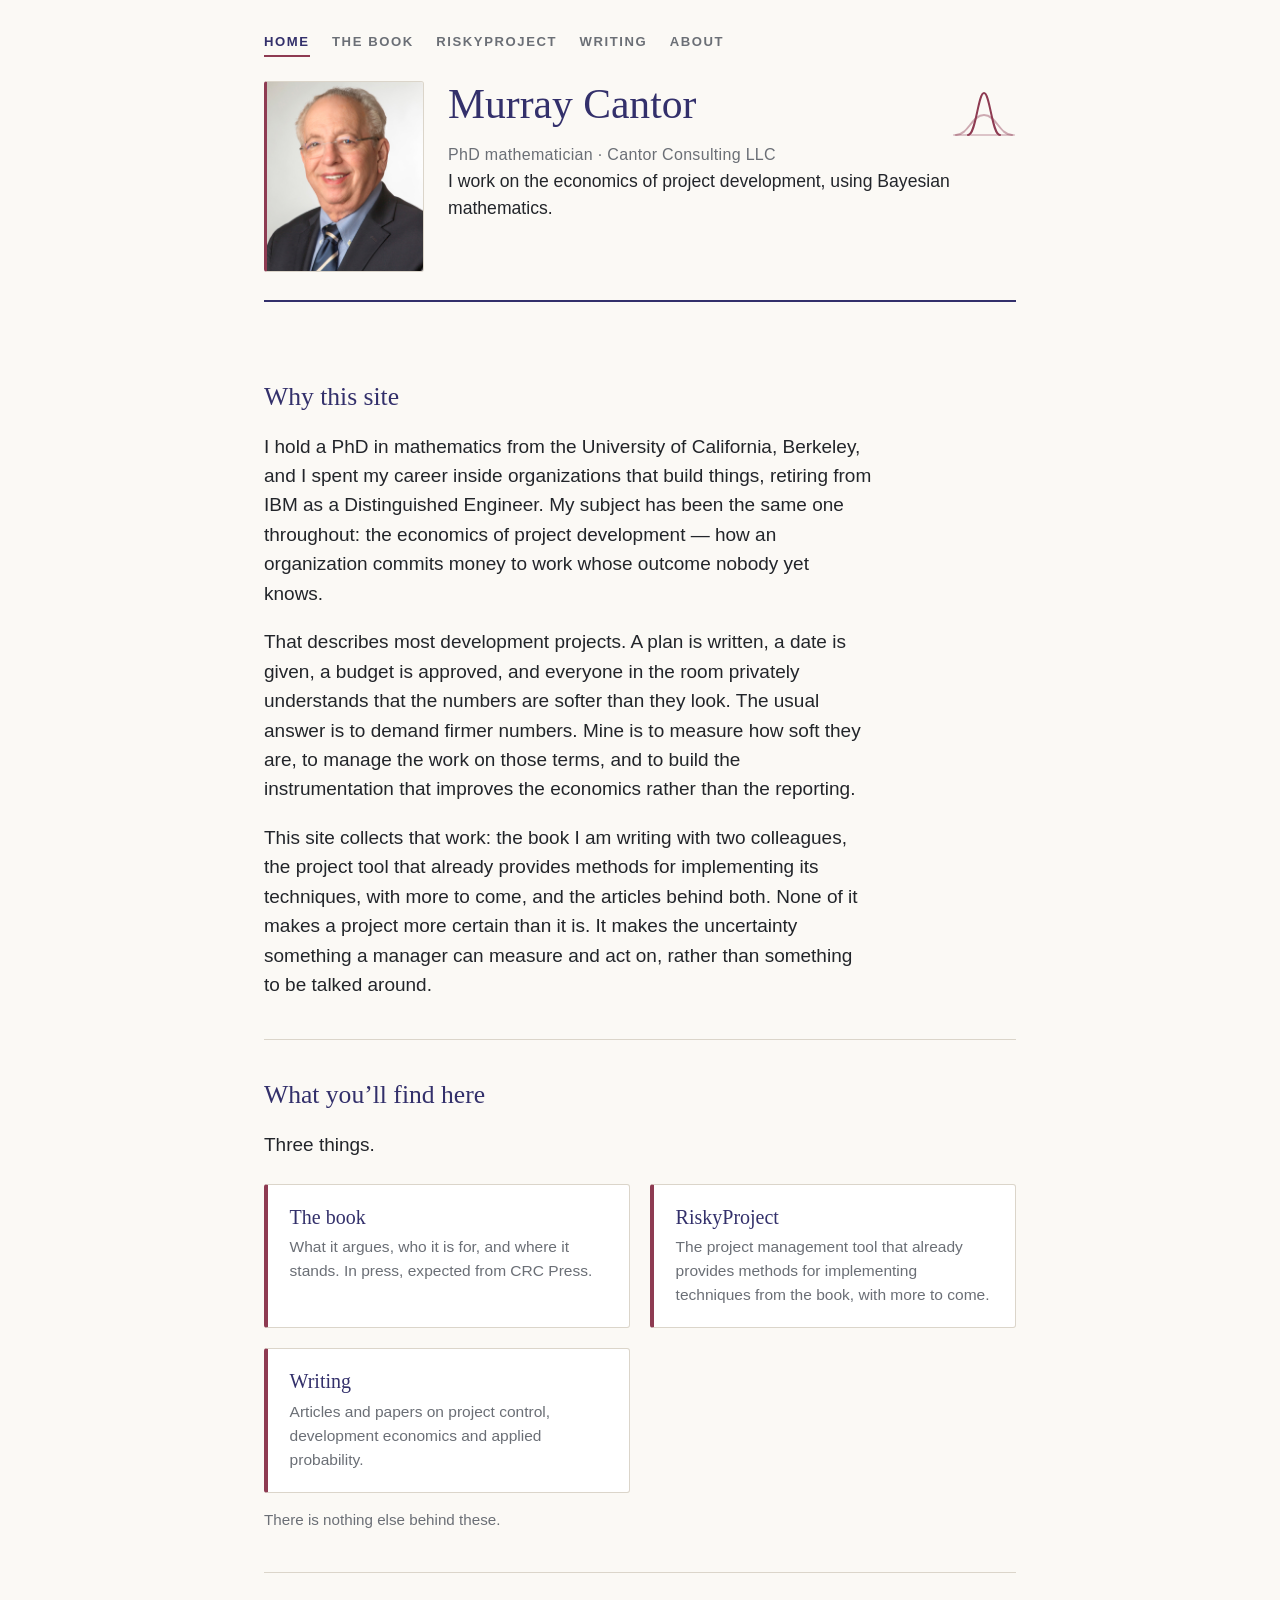
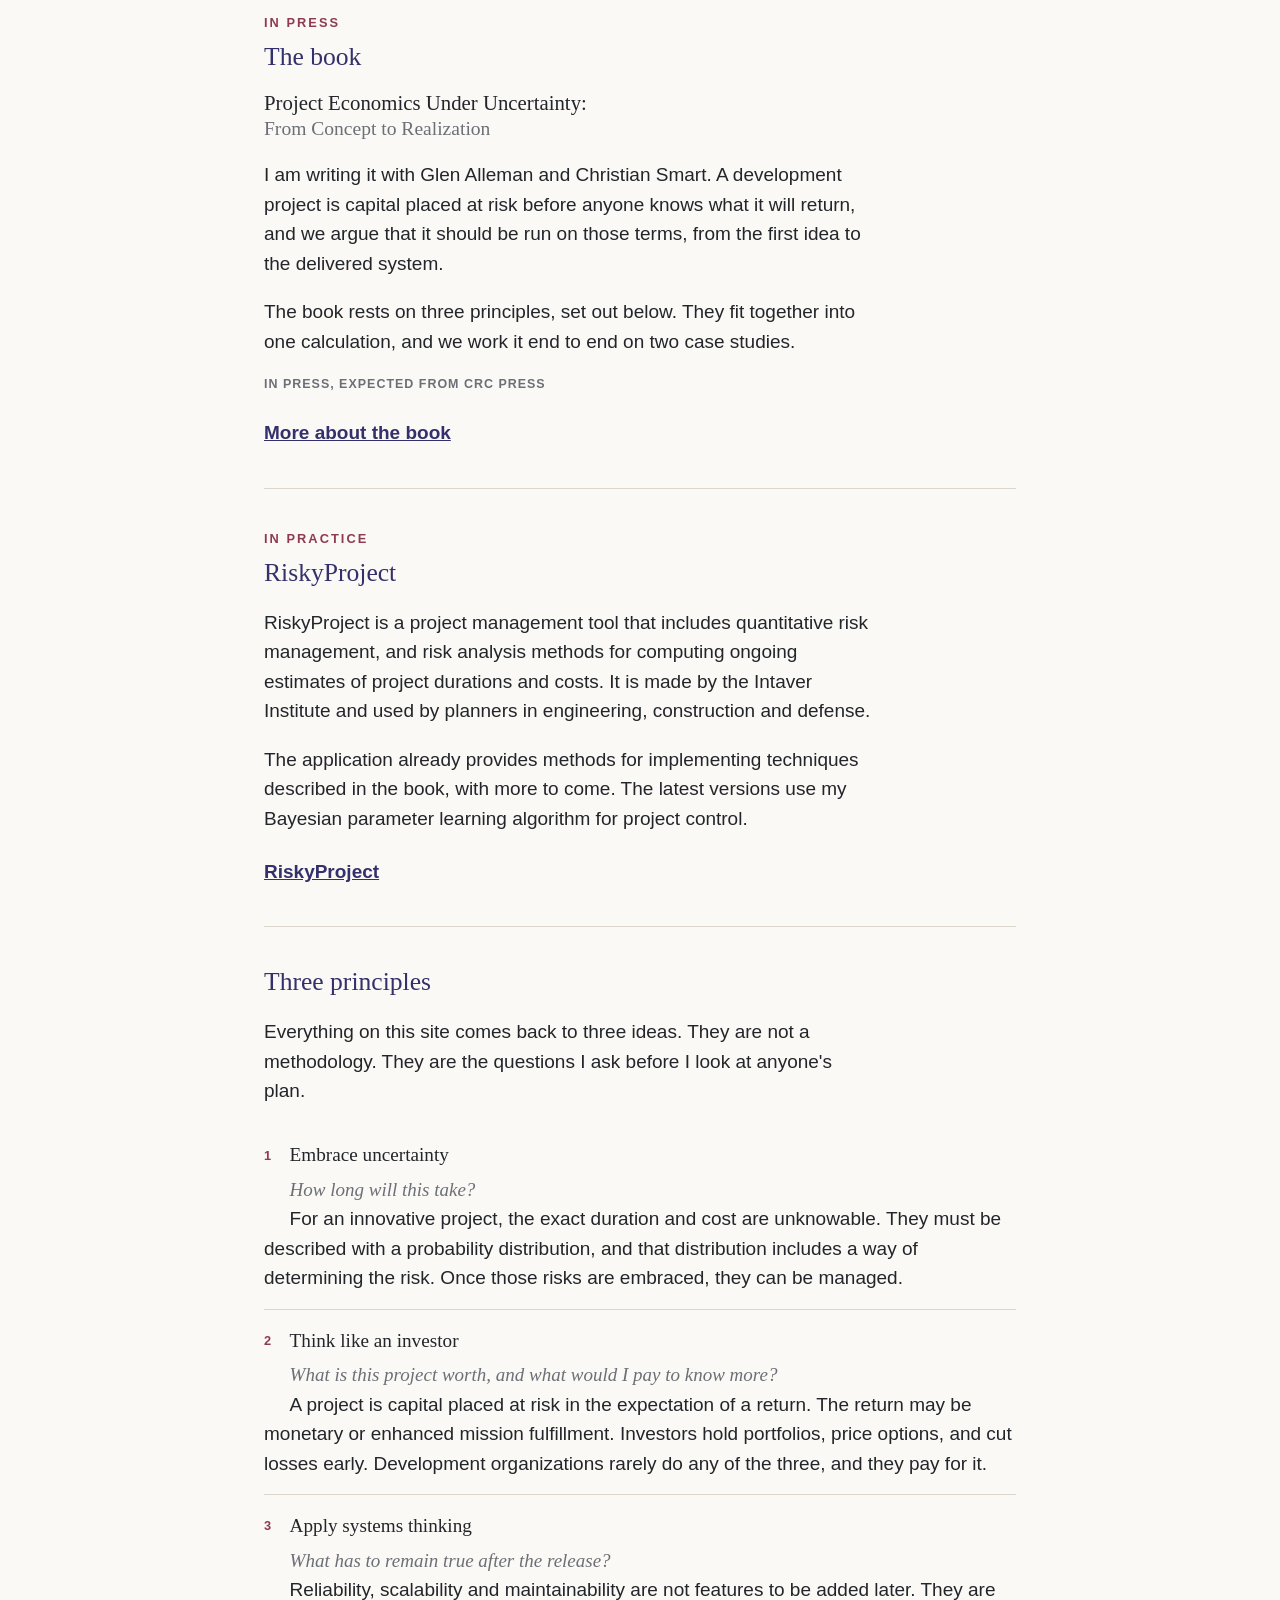
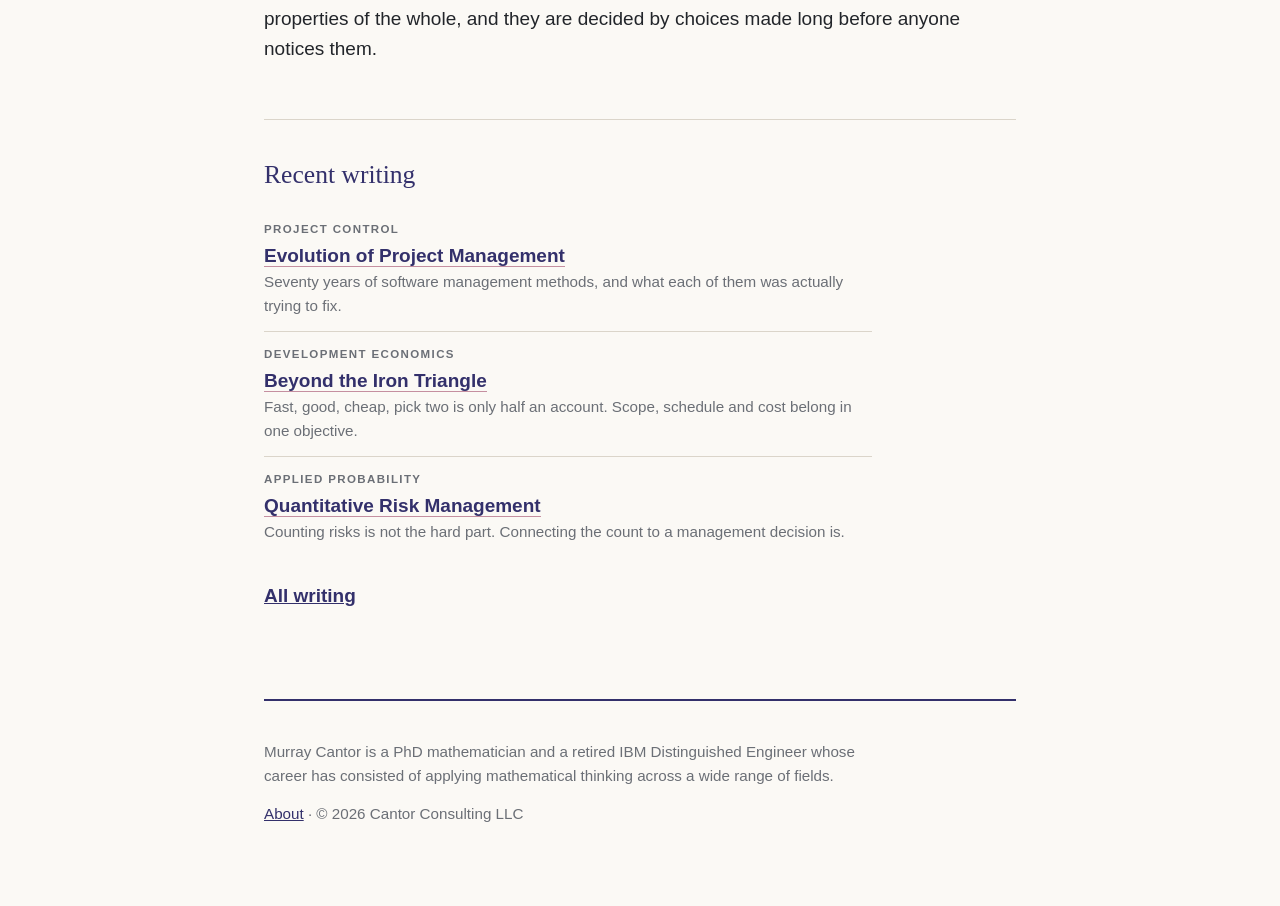
==== index.html @ 84ff10f3 "Add files via upload" ====
<!doctype html>
<html lang="en">
<head>
<meta charset="utf-8">
<meta name="viewport" content="width=device-width, initial-scale=1">
<meta name="theme-color" content="#33306B">
<title>Murray Cantor</title>
<meta name="description" content="Murray Cantor, PhD mathematician and retired IBM Distinguished Engineer, on the economics of project development and the tooling that improves it, worked in Bayesian mathematics.">
<!-- Social card image. The path is relative like everything else here, which is
     correct for local review and for a first look on GitHub Pages, but it is the ONE
     path that must become absolute at launch: LinkedIn, Slack, X, Facebook and iMessage
     fetch the card from their own servers, where a relative path resolves to nothing.
     At the DNS cutover change the content below to
     https://murraycantor.com/images/murray-cantor.jpg — see NOTES.md section 9. -->
<meta property="og:image" content="images/murray-cantor.jpg">
<meta property="og:image:width" content="640">
<meta property="og:image:height" content="776">
<link rel="stylesheet" href="site.css">
</head>
<body>
<div class="wrap">

<nav class="sitenav" aria-label="Site">
  <a href="index.html" aria-current="page">Home</a>
  <a href="book.html">The book</a>
  <a href="riskyproject.html">RiskyProject</a>
  <a href="writing.html">Writing</a>
  <a href="about.html">About</a>
</nav>

<header class="masthead">
  <svg class="mark-corner" viewBox="0 0 64 64" role="img" aria-label="Two probability curves, one wide and one narrow" focusable="false">
    <g fill="none" stroke="currentColor" stroke-width="2" stroke-linecap="round">
      <path d="M2 54 H62" stroke-opacity=".28"></path>
      <path d="M4 54 C16 54 20 34 32 34 C44 34 48 54 60 54" stroke-opacity=".42"></path>
      <path d="M16 54 C24 54 26 12 32 12 C38 12 40 54 48 54"></path>
    </g>
  </svg>
  <div class="masthead-body">
    <img class="portrait" src="images/murray-cantor.jpg" width="160" height="194" alt="Murray Cantor">
    <div class="masthead-text">
      <h1>Murray Cantor</h1>
      <p class="byline">PhD mathematician &middot; Cantor Consulting LLC</p>
      <p class="standfirst">I work on the economics of project development, using Bayesian mathematics.</p>
    </div>
  </div>
</header>

<main>

<section id="intro" aria-labelledby="intro-h">
  <h2 id="intro-h">Why this site</h2>

  <p>I hold a PhD in mathematics from the University of California, Berkeley, and I spent my career inside organizations that build things, retiring from IBM as a Distinguished Engineer. My subject has been the same one throughout: the economics of project development &mdash; how an organization commits money to work whose outcome nobody yet knows.</p>

  <p>That describes most development projects. A plan is written, a date is given, a budget is approved, and everyone in the room privately understands that the numbers are softer than they look. The usual answer is to demand firmer numbers. Mine is to measure how soft they are, to manage the work on those terms, and to build the instrumentation that improves the economics rather than the reporting.</p>

  <p>This site collects that work: the book I am writing with two colleagues, the project tool that already provides methods for implementing its techniques, with more to come, and the articles behind both. None of it makes a project more certain than it is. It makes the uncertainty something a manager can measure and act on, rather than something to be talked around.</p>
</section>

<section id="overview" aria-labelledby="ov-h">
  <h2 id="ov-h">What you&rsquo;ll find here</h2>

  <p>Three things.</p>

  <div class="cards">
    <a class="card" href="book.html"><h3>The book</h3><p>What it argues, who it is for, and where it stands. In press, expected from CRC Press.</p></a>
    <a class="card" href="riskyproject.html"><h3>RiskyProject</h3><p>The project management tool that already provides methods for implementing techniques from the book, with more to come.</p></a>
    <a class="card" href="writing.html"><h3>Writing</h3><p>Articles and papers on project control, development economics and applied probability.</p></a>
  </div>

  <p class="note">There is nothing else behind these.</p>
</section>

<section id="book" aria-labelledby="book-h">
  <p class="eyebrow">In press</p>
  <h2 id="book-h">The book</h2>

  <p class="worktitle">Project Economics Under Uncertainty: <span class="subtitle">From Concept to Realization</span></p>

  <p>I am writing it with Glen Alleman and Christian Smart. A development project is capital placed at risk before anyone knows what it will return, and we argue that it should be run on those terms, from the first idea to the delivered system.</p>

  <p>The book rests on three principles, set out below. They fit together into one calculation, and we work it end to end on two case studies.</p>

  <p class="meta">In press, expected from CRC Press</p>

  <p class="more"><a href="book.html">More about the book</a></p>
</section>

<section id="riskyproject" aria-labelledby="rp-h">
  <p class="eyebrow">In practice</p>
  <h2 id="rp-h">RiskyProject</h2>

  <p>RiskyProject is a project management tool that includes quantitative risk management, and risk analysis methods for computing ongoing estimates of project durations and costs. It is made by the Intaver Institute and used by planners in engineering, construction and defense.</p>

  <p>The application already provides methods for implementing techniques described in the book, with more to come. The latest versions use my Bayesian parameter learning algorithm for project control.</p>

  <p class="more"><a href="riskyproject.html">RiskyProject</a></p>
</section>

<section id="principles" aria-labelledby="pr-h">
  <h2 id="pr-h">Three principles</h2>

  <p>Everything on this site comes back to three ideas. They are not a methodology. They are the questions I ask before I look at anyone's plan.</p>

  <ol class="principles">
    <li>
      <span class="name">Embrace uncertainty</span>
      <span class="q">How long will this take?</span>
      <span class="expl">For an innovative project, the exact duration and cost are unknowable. They must be described with a probability distribution, and that distribution includes a way of determining the risk. Once those risks are embraced, they can be managed.</span>
    </li>
    <li>
      <span class="name">Think like an investor</span>
      <span class="q">What is this project worth, and what would I pay to know more?</span>
      <span class="expl">A project is capital placed at risk in the expectation of a return. The return may be monetary or enhanced mission fulfillment. Investors hold portfolios, price options, and cut losses early. Development organizations rarely do any of the three, and they pay for it.</span>
    </li>
    <li>
      <span class="name">Apply systems thinking</span>
      <span class="q">What has to remain true after the release?</span>
      <span class="expl">Reliability, scalability and maintainability are not features to be added later. They are properties of the whole, and they are decided by choices made long before anyone notices them.</span>
    </li>
  </ol>
</section>

<section id="writing" aria-labelledby="wr-h">
  <h2 id="wr-h">Recent writing</h2>

  <ul class="notices">
    <li>
      <span class="when">Project control</span>
      <a href="writing.html#evolution-of-project-management">Evolution of Project Management</a>
      <span class="gloss">Seventy years of software management methods, and what each of them was actually trying to fix.</span>
    </li>
    <li>
      <span class="when">Development economics</span>
      <a href="writing.html#beyond-the-iron-triangle">Beyond the Iron Triangle</a>
      <span class="gloss">Fast, good, cheap, pick two is only half an account. Scope, schedule and cost belong in one objective.</span>
    </li>
    <li>
      <span class="when">Applied probability</span>
      <a href="writing.html#quantitative-risk-management">Quantitative Risk Management</a>
      <span class="gloss">Counting risks is not the hard part. Connecting the count to a management decision is.</span>
    </li>
  </ul>

  <p class="more"><a href="writing.html">All writing</a></p>
</section>

</main>

<footer>
  <p>Murray Cantor is a PhD mathematician and a retired IBM Distinguished Engineer whose career has consisted of applying mathematical thinking across a wide range of fields.</p>
  <p><a href="about.html">About</a> &middot; &copy; 2026 Cantor Consulting LLC</p>
</footer>

</div>
</body>
</html>
---- site.css ----
/* ============================================================================
   site.css — murraycantor.com

   Every page in this folder links this one file and nothing else. Change a
   colour, a font or a rule here and index.html, book.html, riskyproject.html,
   writing.html, about.html and 404.html all follow.

   PALETTE
   This site is a sibling of healthy-skepticism.com, not a copy of it. The
   structure, the type inversion and the neutrals are the same. The accent
   pairing is different: healthy-skepticism.com is navy #1F3A5F with teal
   #2E7D7B; this site is

       --indigo  #33306B   primary: headings, links, the two heavy rules
       --garnet  #8E3B52   accent: eyebrows, left borders, the mark

   Indigo is darker and cooler than the navy and reads as a mathematics
   colour without turning corporate. Garnet is warm enough to sit on the
   #FBF9F5 paper without vibrating against it, and is far enough from the
   amber focus ring (#E08A3C) that the two never read as the same signal.

   Neutrals are carried over unchanged: --ink #22252A, --paper #FBF9F5,
   --rule #DBD5CA, --muted #6B6F76.

   No web fonts, no CDN, no JavaScript. The only image is Murray's
   portrait, held locally in images/ and used on two pages. The masthead mark is
   inline SVG in each page. Every path in the site is relative, so the pages
   open correctly from disk as well as from a server.
   ============================================================================ */

/* ---------- tokens ---------- */
:root{
  --indigo:#33306B;
  --garnet:#8E3B52;
  --garnet-pale:#C58FA0;
  --amber:#E08A3C;
  --moss:#5A7247;
  --ink:#22252A;
  --paper:#FBF9F5;
  --rule:#DBD5CA;
  --muted:#6B6F76;
  --serif:"Bookman Old Style","Bookman","Georgia",serif;
  --sans:"Calibri","Segoe UI",-apple-system,BlinkMacSystemFont,"Helvetica Neue",Arial,sans-serif;
}

/* ---------- base ---------- */
*{box-sizing:border-box}
html{-webkit-text-size-adjust:100%}
body{
  margin:0;background:var(--paper);color:var(--ink);
  font-family:var(--sans);font-size:19px;line-height:1.55;
}

.wrap{max-width:50rem;margin:0 auto;padding:2rem 1.5rem 5rem}

/* ---------- nav ---------- */
.sitenav{
  display:flex;flex-wrap:wrap;gap:1.4rem;
  font-size:.82rem;letter-spacing:.12em;text-transform:uppercase;font-weight:700;
  padding-bottom:1.5rem
}
.sitenav a{color:var(--muted);text-decoration:none;padding-bottom:.15rem}
.sitenav a:hover{color:var(--indigo)}
.sitenav a[aria-current="page"]{color:var(--indigo);border-bottom:2px solid var(--garnet)}
.sitenav a:focus-visible{outline:3px solid var(--amber);outline-offset:3px}

/* ---------- masthead ---------- */
.masthead{position:relative;border-bottom:2px solid var(--indigo);padding-bottom:1.75rem;margin-bottom:2.5rem}
.mark-corner{position:absolute;top:0;right:0;width:64px;height:64px;color:var(--garnet)}

.eyebrow{
  font-size:.8rem;letter-spacing:.16em;text-transform:uppercase;
  color:var(--garnet);font-weight:700;margin:0 0 .6rem
}
h1{font-family:var(--serif);font-size:2.6rem;line-height:1.12;margin:0 0 1rem;color:var(--indigo);font-weight:400}
.masthead h1:last-child{margin-bottom:0}
.byline{margin:.2rem 0 0;font-size:1rem;color:var(--muted);letter-spacing:.02em}
.standfirst{margin:0;max-width:36rem;font-size:1.1rem}

/* ---------- headings and prose ---------- */
h2{font-family:var(--serif);font-size:1.6rem;line-height:1.2;margin:0 0 1rem;font-weight:400;color:var(--indigo)}
h3{font-family:var(--serif);font-size:1.25rem;line-height:1.25;margin:0;font-weight:400;color:var(--ink)}

p{max-width:38rem}
p:last-child{margin-bottom:0}
.note{color:var(--muted);font-size:.95rem}

a{color:var(--indigo)}
a:focus-visible{outline:3px solid var(--amber);outline-offset:3px;border-radius:2px}

section{padding:2.5rem 0;border-bottom:1px solid var(--rule)}
section:last-of-type{border-bottom:0}

footer{margin-top:3rem;padding-top:1.5rem;border-top:2px solid var(--indigo);font-size:.95rem;color:var(--muted)}
footer p{max-width:38rem}
footer a{color:var(--indigo)}

/* ---------- the unfinished marker ----------
   Anything the site cannot yet state as fact is wrapped in .tk. It is meant
   to be impossible to miss and impossible to publish by accident. NOTES.md
   lists every one of them. ---------------------------------------------- */
.tk{
  display:inline;background:#F7E3C6;color:#7A4A12;
  border-bottom:1.5px solid var(--amber);border-radius:2px;
  padding:.05em .35em;
  font-family:var(--sans);font-size:.74rem;font-weight:700;
  letter-spacing:.09em;text-transform:uppercase;white-space:normal
}

/* ---------- metadata line ---------- */
.meta{
  margin:.6rem 0 0;font-size:.78rem;letter-spacing:.08em;text-transform:uppercase;
  color:var(--muted);font-weight:700;max-width:38rem
}
.worktitle{
  font-family:var(--serif);font-size:1.3rem;line-height:1.3;
  color:var(--ink);margin:0 0 .5rem;max-width:34rem
}
/* The subtitle sets on its own line. Left to wrap on its own the title breaks
   after "From", or leaves "Realization" alone on line two; the colon is the
   right place for it to turn. */
.worktitle .subtitle{display:block;color:var(--muted);font-size:.94em}
.provisional{
  font-family:var(--serif);font-style:italic;font-size:1.1rem;
  margin:.5rem 0 0;padding-left:.9rem;border-left:3px solid var(--garnet);
  color:var(--muted);max-width:36rem
}

/* ---------- cards ---------- */
.cards{display:grid;grid-template-columns:1fr 1fr;gap:1.25rem;margin-top:1.5rem}
.card{
  display:block;text-decoration:none;color:inherit;
  border:1.5px solid var(--rule);border-left:4px solid var(--garnet);
  border-radius:3px;padding:1.25rem 1.35rem;background:#fff
}
.card:hover{border-color:var(--garnet-pale);border-left-color:var(--indigo)}
.card:focus-visible{outline:3px solid var(--amber);outline-offset:3px}
.card h3{margin-bottom:.35rem;color:var(--indigo)}
.card p{margin:0;font-size:.97rem;color:var(--muted);max-width:none}

/* ---------- the three principles ---------- */
ol.principles{list-style:none;margin:0;padding:0;counter-reset:principle}
ol.principles li{padding:1rem 0;border-top:1px solid var(--rule);counter-increment:principle}
ol.principles li:first-child{border-top:0}
ol.principles .name{font-family:var(--serif);font-size:1.2rem;color:var(--ink);display:block}
ol.principles .name::before{
  content:counter(principle);
  font-family:var(--sans);font-size:.8rem;font-weight:700;color:var(--garnet);
  display:inline-block;min-width:1.6rem;vertical-align:.15em
}
ol.principles .q{
  font-family:var(--serif);font-style:italic;color:var(--muted);
  margin:.3rem 0 0 1.6rem;display:block;max-width:36rem
}
ol.principles .expl{margin:.5rem 0 0 1.6rem;max-width:36rem}

/* ---------- notices (recent writing) ---------- */
ul.notices{list-style:none;margin:0;padding:0}
ul.notices li{padding:.85rem 0;border-top:1px solid var(--rule);max-width:38rem}
ul.notices li:first-child{border-top:0}
ul.notices .when{
  display:block;font-size:.72rem;letter-spacing:.12em;text-transform:uppercase;
  color:var(--muted);font-weight:700;margin-bottom:.15rem
}
ul.notices a{font-weight:600;text-decoration:none;border-bottom:1.5px solid var(--garnet-pale)}
ul.notices a:hover{border-bottom-color:var(--indigo)}
ul.notices .gloss{display:block;color:var(--muted);font-size:.95rem}
.more{margin-top:1.5rem;font-weight:600}

/* ---------- article entries (writing.html) ---------- */
.group{padding:2.5rem 0;border-bottom:1px solid var(--rule)}
.group:last-of-type{border-bottom:0}
.group > h2{margin-bottom:1.5rem}
article.piece{
  padding:1.25rem 0 1.25rem 1.1rem;border-top:1px solid var(--rule);
  border-left:3px solid var(--accent,var(--garnet));margin-top:1.25rem
}
article.piece:first-of-type{margin-top:0}
article.piece .tag{
  margin:0 0 .3rem;font-size:.72rem;letter-spacing:.12em;text-transform:uppercase;
  font-weight:700;color:var(--accent,var(--garnet))
}
article.piece h3 a{text-decoration:none;border-bottom:1.5px solid var(--garnet-pale)}
article.piece h3 a:hover{border-bottom-color:var(--indigo)}
article.piece .sub{margin:.35rem 0 0;font-size:1rem;max-width:36rem}
.p1{--accent:var(--garnet)}
.p2{--accent:var(--indigo)}
.p3{--accent:var(--moss)}

/* ---------- file list ---------- */
ul.files{list-style:none;margin:1.5rem 0 0;padding:0}
ul.files li{padding:.55rem 0;border-top:1px solid var(--rule)}
ul.files li:first-child{border-top:0}
ul.files a{text-decoration:none;font-weight:600;border-bottom:1.5px solid var(--garnet-pale)}
ul.files a:hover{border-bottom-color:var(--indigo)}
/* Gutter file lists: writing.html's citations. The label
   sits in a 5.5rem gutter inside the list and the entry hangs beside it, so a
   wrapped line lines up under the first line rather than running back under the
   label. Below the 34rem breakpoint the label becomes its own line and the gutter
   is switched off; see the media query at the foot of this file. */
ul.files.gutter li{position:relative;padding-left:5.5rem}
ul.files.gutter .kind{position:absolute;left:0;top:.72rem;min-width:0}
.kind{
  display:inline-block;min-width:5.5rem;
  font-size:.72rem;letter-spacing:.1em;text-transform:uppercase;
  color:var(--muted);font-weight:700
}

/* ---------- credentials list (about.html) ---------- */
dl.record{margin:0}
dl.record dt{
  font-family:var(--serif);font-size:1.15rem;color:var(--ink);
  padding-top:1rem;margin-top:1rem;border-top:1px solid var(--rule)
}
dl.record dt:first-child{padding-top:0;margin-top:0;border-top:0}
dl.record dd{margin:.3rem 0 0;max-width:38rem;color:var(--muted)}

/* ---------- call to action ---------- */
.cta{
  display:inline-block;font-weight:600;text-decoration:none;color:#fff;
  background:var(--indigo);padding:.7rem 1.3rem;border-radius:3px;margin-top:.25rem
}
.cta:hover{background:var(--garnet)}
.cta:focus-visible{outline:3px solid var(--amber);outline-offset:3px}

/* ---------- portrait ----------
   The one photograph on the site: Murray, and nothing else. The design still
   carries no other imagery — no stock, no decoration, no icons. The frame
   follows the card language already in use here: a hairline rule with a
   garnet edge on the left. No shadow, no circle, no crop.

   Murray supplied the file on 3 September 2026: images/murray-cantor.jpg,
   640 x 776, which is 1998 x 2422 scaled down and not cropped. That is a
   1 : 1.2125 portrait rather than the 4:5 the layout was drawn for — a 3%
   difference, absorbed by the width/height attributes on the two <img> tags
   rather than by cropping, because the original has very little headroom
   above the hair and none to spare.

   The width/height attributes carry that ratio, not the old 4:5: 160 x 194 in
   the masthead (exact — 640 x 776 divides cleanly by four) and 300 x 364 on
   about.html. They are not decoration: the browser reserves the space from
   them before the picture arrives, so nothing on the page jumps. Measured
   shift is 0px on the home page and 0.2px on about. If the file is ever
   replaced, recompute both pairs from the new file's ratio.

   The studio background is a cool near-white that reads about 30 levels
   darker than this page's warm --paper, so the picture sits as a distinctly
   grey rectangle rather than a floating white box; the hairline --rule border
   and the garnet edge are enough to close the join. See NOTES.md section 9.
   ------------------------------------------------------------------------ */
img.portrait{
  display:block;max-width:100%;height:auto;
  border:1px solid var(--rule);border-left:3px solid var(--garnet);
  border-radius:3px;background:var(--paper)
}

/* about.html — the portrait beside the opening biographical paragraphs */
.bio-lede{display:grid;grid-template-columns:300px 1fr;gap:1.75rem;align-items:start;margin-top:.25rem}
.bio-lede .portrait{width:300px}
.bio-lede-text > p:first-child{margin-top:0}

/* index.html — the smaller portrait, left of the name in the masthead. The
   .mark-corner ornament keeps its top-right corner; the portrait takes the
   left, so the two never meet. */
.masthead-body{display:flex;gap:1.5rem;align-items:flex-start}
.masthead-text{flex:1 1 auto;min-width:0}
.masthead-text > *:first-child{margin-top:0}
.masthead .portrait{flex:0 0 auto;width:160px}

/* ---------- narrow screens ---------- */
@media (max-width:34rem){
  body{font-size:18px}
  .wrap{padding:1.5rem 1.15rem 3.5rem}
  h1{font-size:2rem}
  h2{font-size:1.4rem}
  .cards{grid-template-columns:1fr}
  .kind{display:block;min-width:0;margin-bottom:.15rem}
  ul.files.gutter li{padding-left:0}
  ul.files.gutter .kind{position:static}
  .mark-corner{width:44px;height:44px}
  .worktitle{font-size:1.15rem}
  .bio-lede{grid-template-columns:1fr;gap:1.25rem}
  .bio-lede .portrait{width:100%}
  .masthead-body{flex-direction:column;gap:1.1rem}
  .masthead .portrait{width:120px}
}
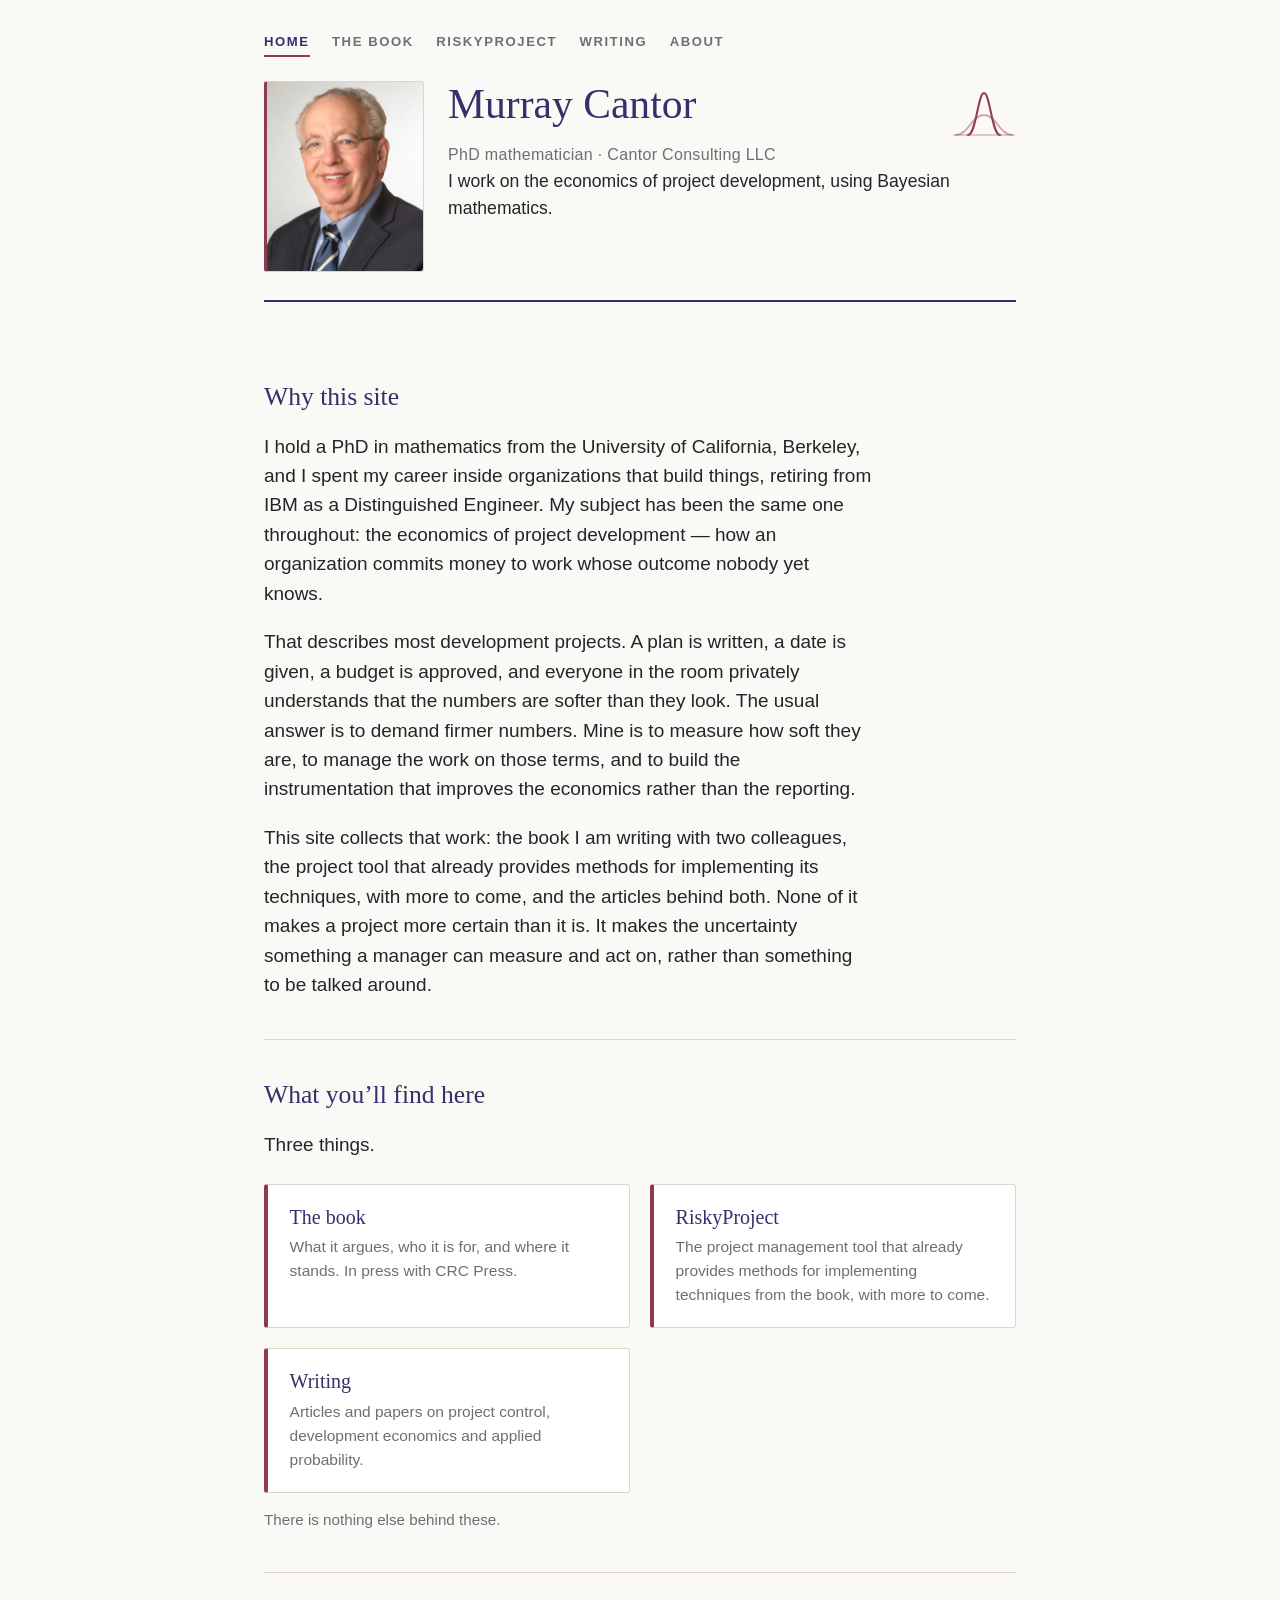
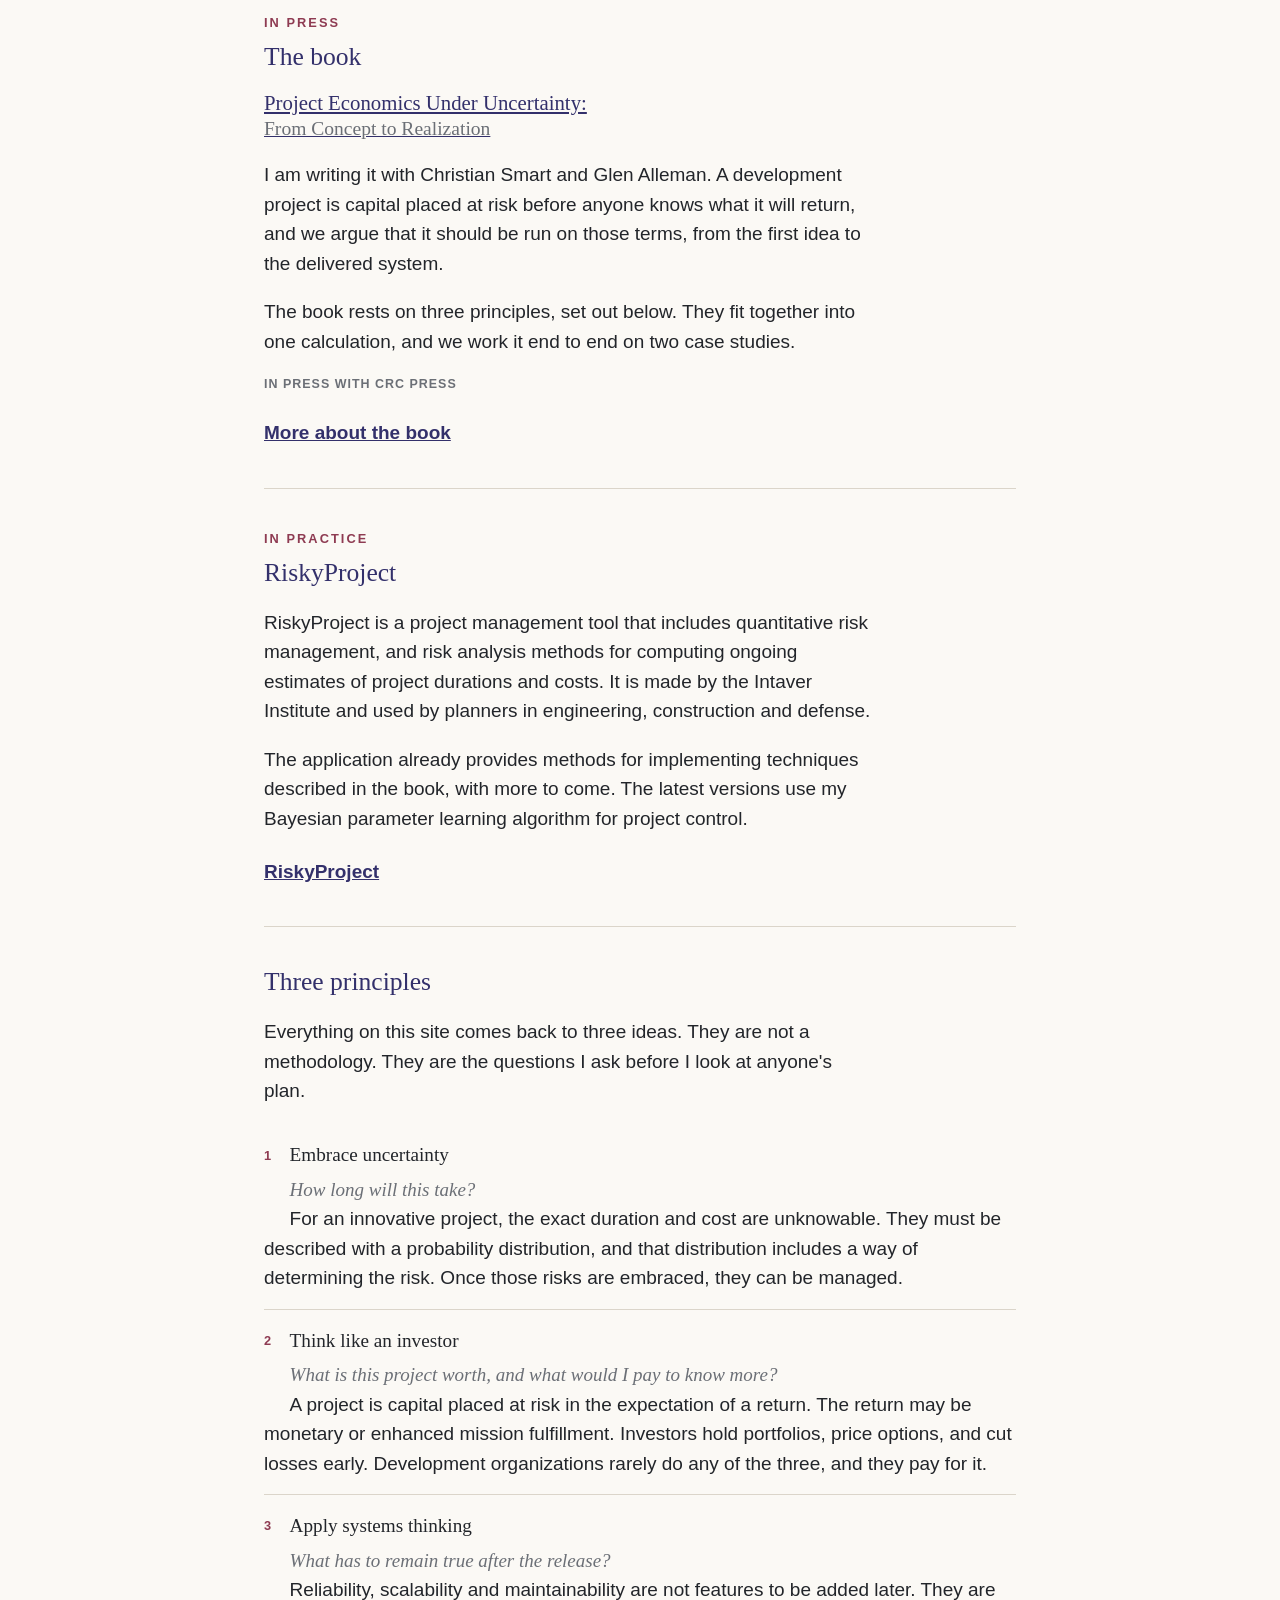
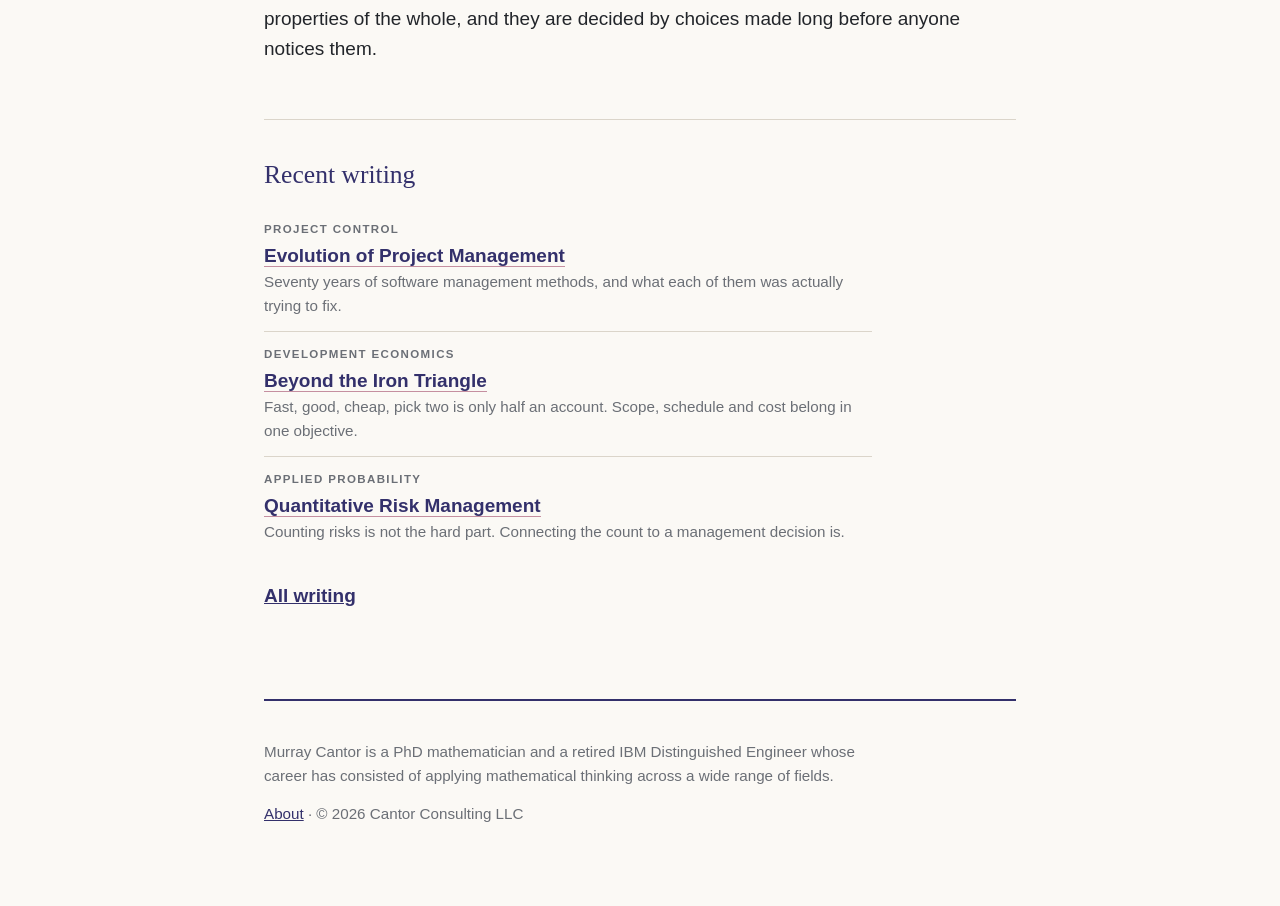
==== commit 01794509: "Add files via upload" ====
--- a/index.html
+++ b/index.html
@@ -64,7 +64,7 @@
   <p>Three things.</p>
 
   <div class="cards">
-    <a class="card" href="book.html"><h3>The book</h3><p>What it argues, who it is for, and where it stands. In press, expected from CRC Press.</p></a>
+    <a class="card" href="book.html"><h3>The book</h3><p>What it argues, who it is for, and where it stands. In press with CRC Press.</p></a>
     <a class="card" href="riskyproject.html"><h3>RiskyProject</h3><p>The project management tool that already provides methods for implementing techniques from the book, with more to come.</p></a>
     <a class="card" href="writing.html"><h3>Writing</h3><p>Articles and papers on project control, development economics and applied probability.</p></a>
   </div>
@@ -76,13 +76,13 @@
   <p class="eyebrow">In press</p>
   <h2 id="book-h">The book</h2>
 
-  <p class="worktitle">Project Economics Under Uncertainty: <span class="subtitle">From Concept to Realization</span></p>
+  <p class="worktitle"><a href="https://www.routledge.com/Project-Economics-Under-Uncertainty-From-Concept-to-Realization/Cantor-Smart-Alleman/p/book/9781032833798">Project Economics Under Uncertainty: <span class="subtitle">From Concept to Realization</span></a></p>
 
-  <p>I am writing it with Glen Alleman and Christian Smart. A development project is capital placed at risk before anyone knows what it will return, and we argue that it should be run on those terms, from the first idea to the delivered system.</p>
+  <p>I am writing it with Christian Smart and Glen Alleman. A development project is capital placed at risk before anyone knows what it will return, and we argue that it should be run on those terms, from the first idea to the delivered system.</p>
 
   <p>The book rests on three principles, set out below. They fit together into one calculation, and we work it end to end on two case studies.</p>
 
-  <p class="meta">In press, expected from CRC Press</p>
+  <p class="meta">In press with CRC Press</p>
 
   <p class="more"><a href="book.html">More about the book</a></p>
 </section>
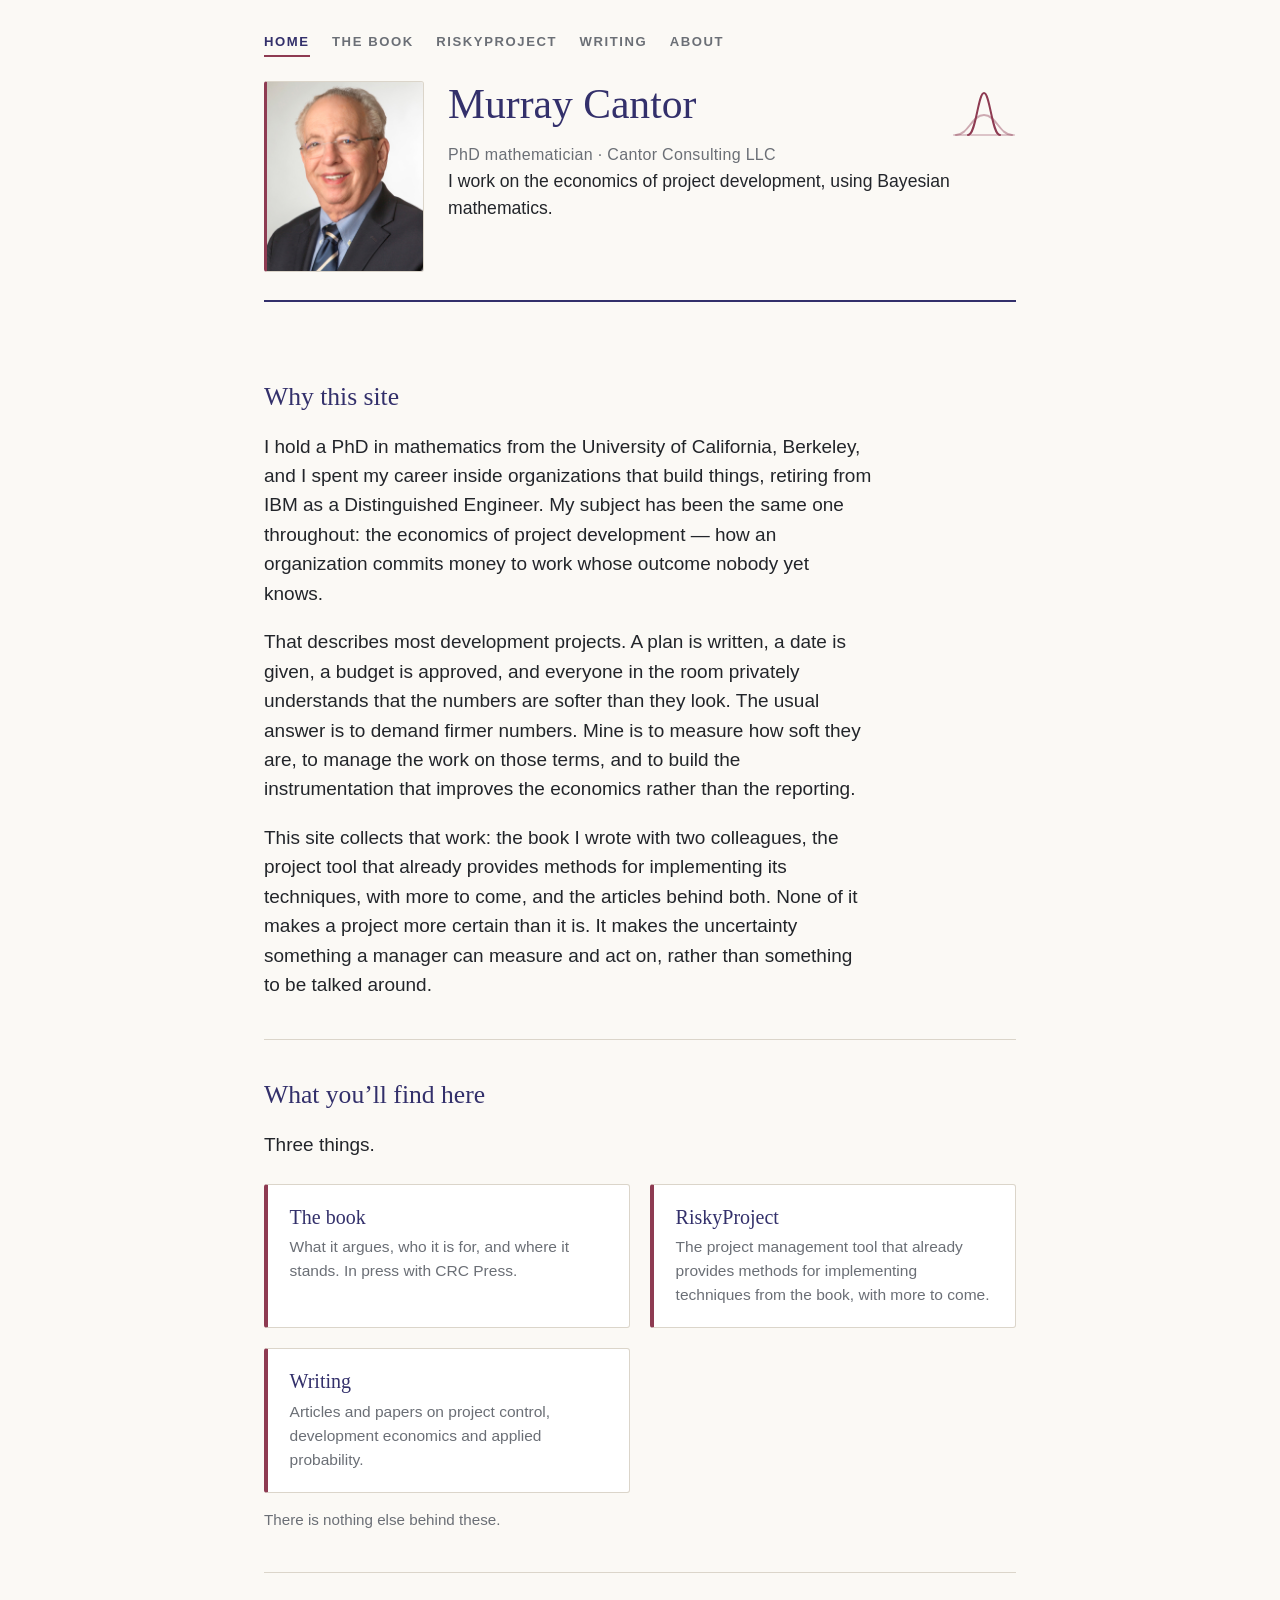
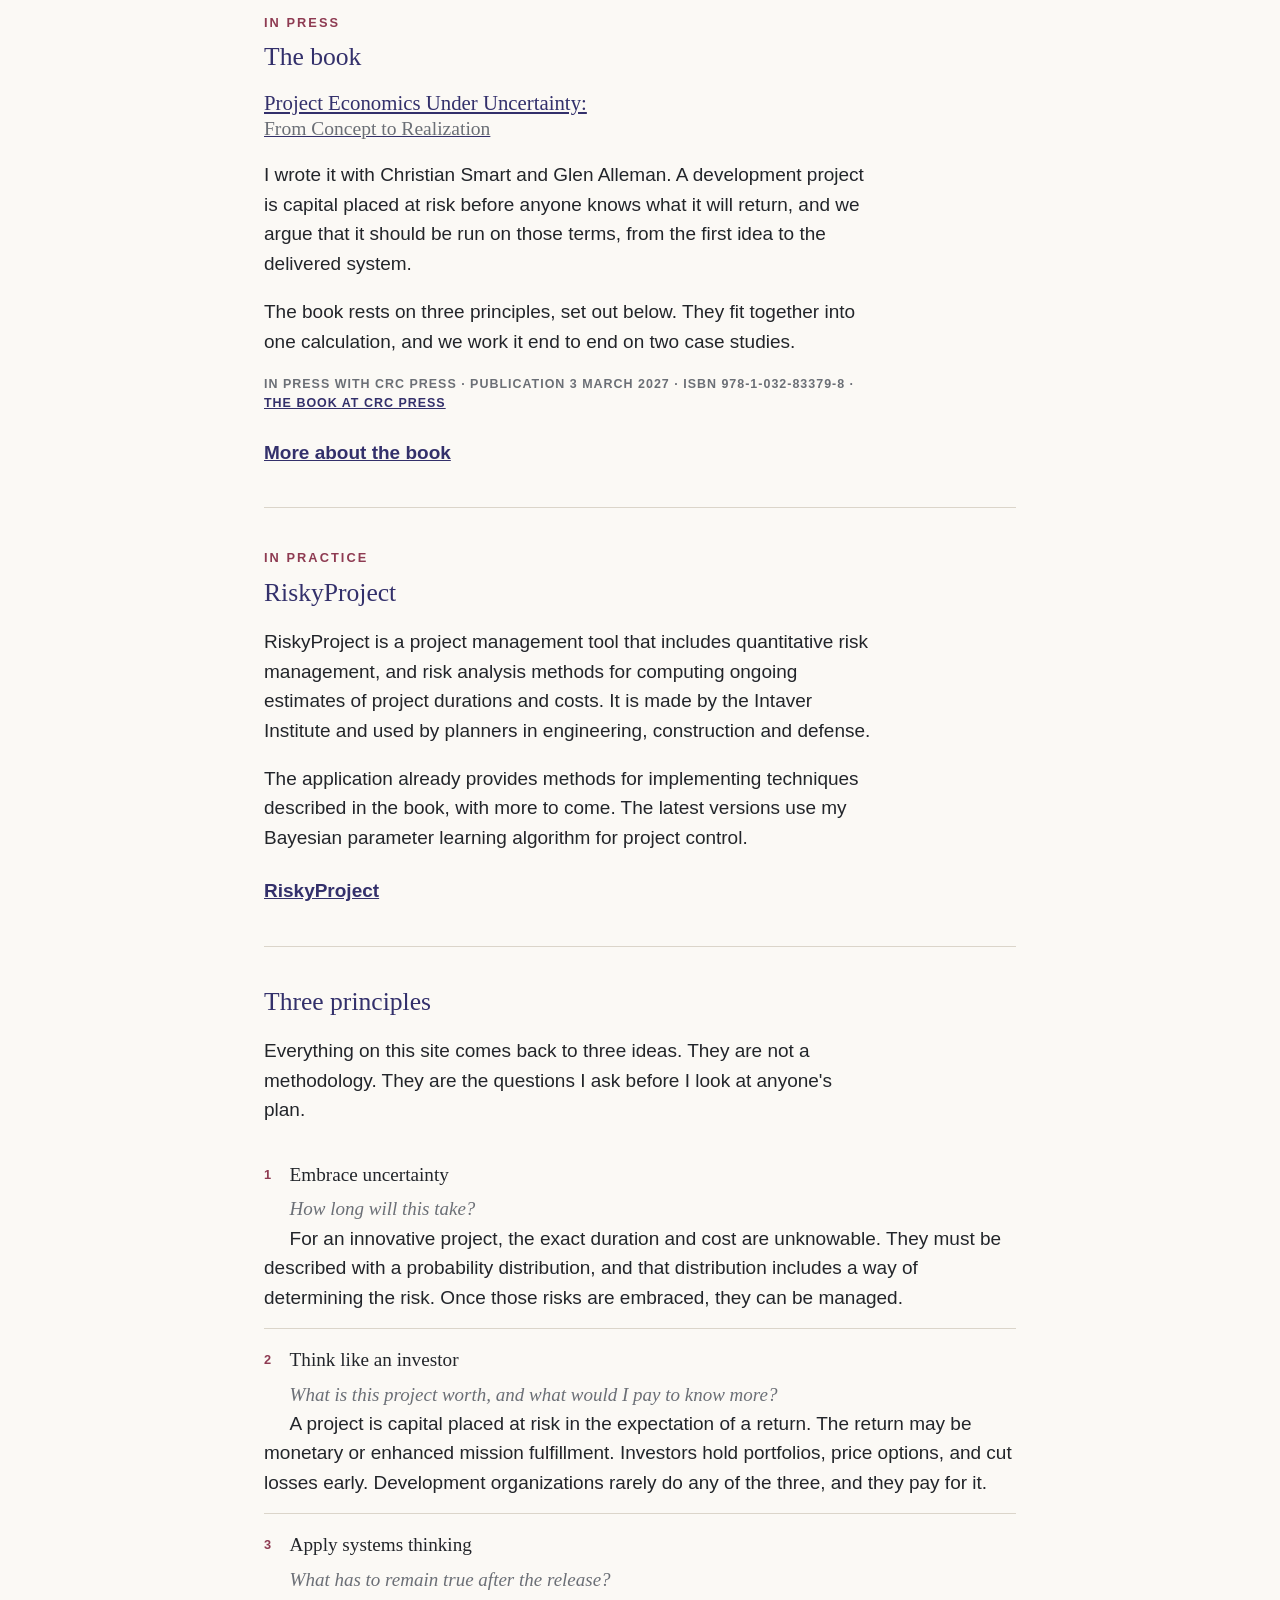
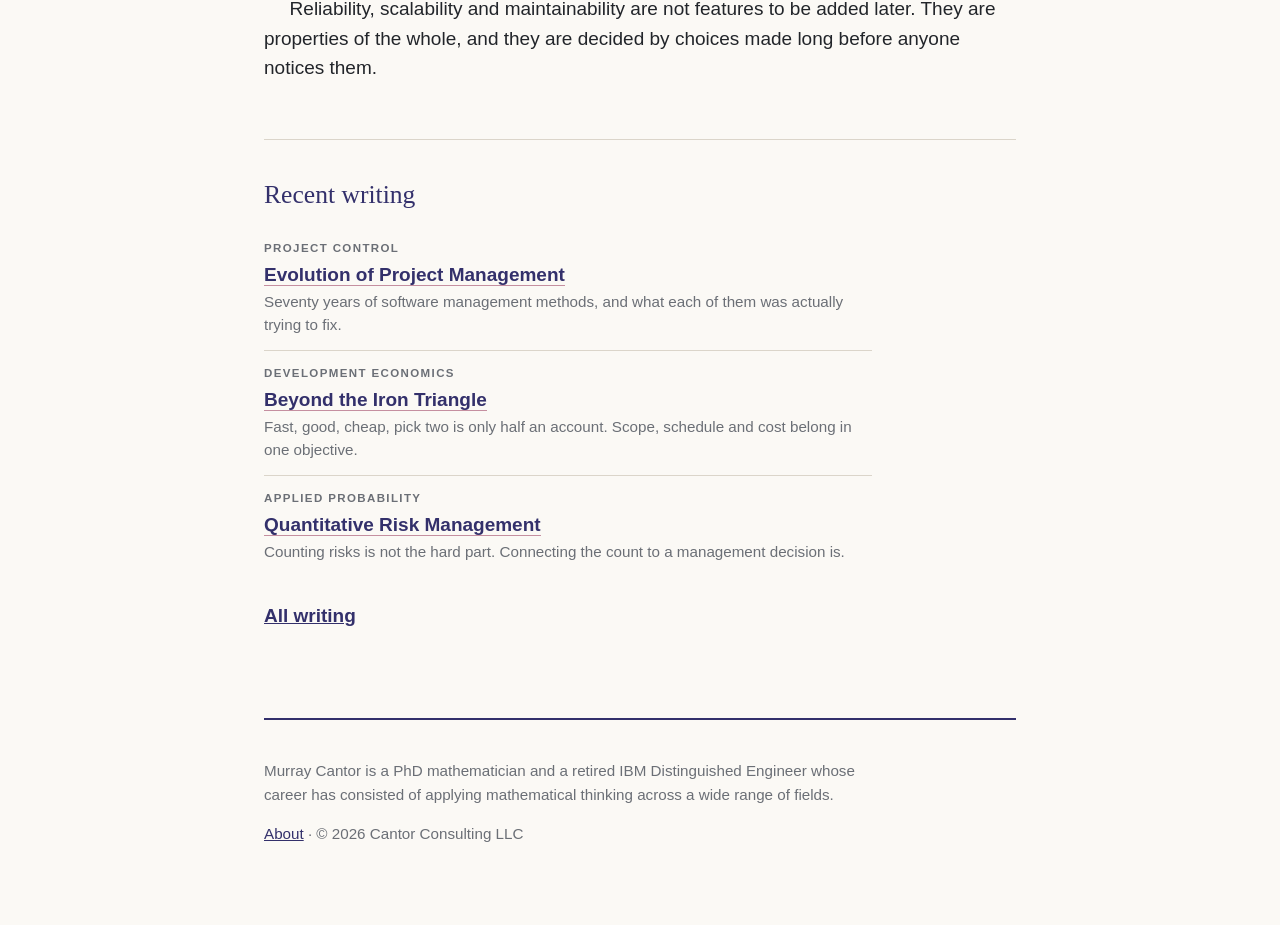
==== commit 8a4dbd03: "Add files via upload" ====
--- a/index.html
+++ b/index.html
@@ -55,7 +55,7 @@
 
   <p>That describes most development projects. A plan is written, a date is given, a budget is approved, and everyone in the room privately understands that the numbers are softer than they look. The usual answer is to demand firmer numbers. Mine is to measure how soft they are, to manage the work on those terms, and to build the instrumentation that improves the economics rather than the reporting.</p>
 
-  <p>This site collects that work: the book I am writing with two colleagues, the project tool that already provides methods for implementing its techniques, with more to come, and the articles behind both. None of it makes a project more certain than it is. It makes the uncertainty something a manager can measure and act on, rather than something to be talked around.</p>
+  <p>This site collects that work: the book I wrote with two colleagues, the project tool that already provides methods for implementing its techniques, with more to come, and the articles behind both. None of it makes a project more certain than it is. It makes the uncertainty something a manager can measure and act on, rather than something to be talked around.</p>
 </section>
 
 <section id="overview" aria-labelledby="ov-h">
@@ -78,11 +78,11 @@
 
   <p class="worktitle"><a href="https://www.routledge.com/Project-Economics-Under-Uncertainty-From-Concept-to-Realization/Cantor-Smart-Alleman/p/book/9781032833798">Project Economics Under Uncertainty: <span class="subtitle">From Concept to Realization</span></a></p>
 
-  <p>I am writing it with Christian Smart and Glen Alleman. A development project is capital placed at risk before anyone knows what it will return, and we argue that it should be run on those terms, from the first idea to the delivered system.</p>
+  <p>I wrote it with Christian Smart and Glen Alleman. A development project is capital placed at risk before anyone knows what it will return, and we argue that it should be run on those terms, from the first idea to the delivered system.</p>
 
   <p>The book rests on three principles, set out below. They fit together into one calculation, and we work it end to end on two case studies.</p>
 
-  <p class="meta">In press with CRC Press</p>
+  <p class="meta">In press with CRC Press &middot; Publication 3 March 2027 &middot; ISBN 978-1-032-83379-8 &middot; <a href="https://www.routledge.com/Project-Economics-Under-Uncertainty-From-Concept-to-Realization/Cantor-Smart-Alleman/p/book/9781032833798">The book at CRC Press</a></p>
 
   <p class="more"><a href="book.html">More about the book</a></p>
 </section>
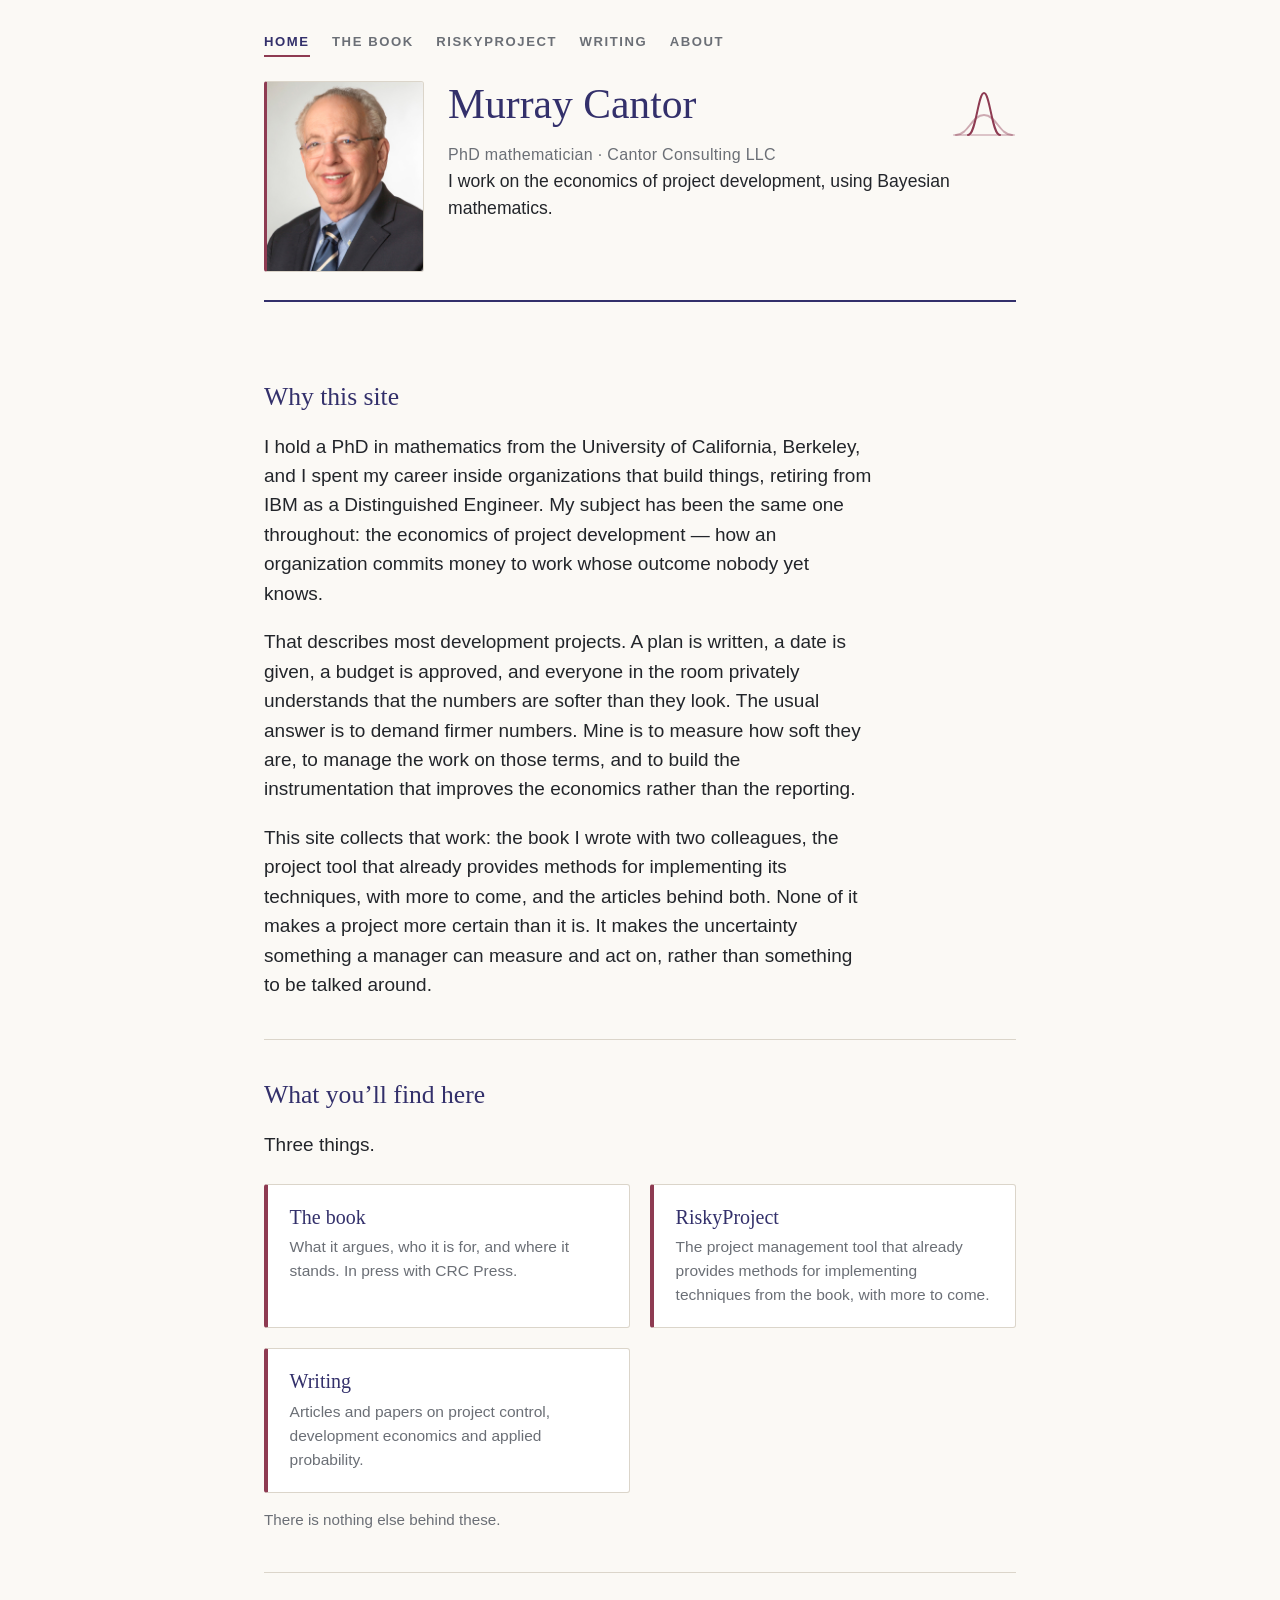
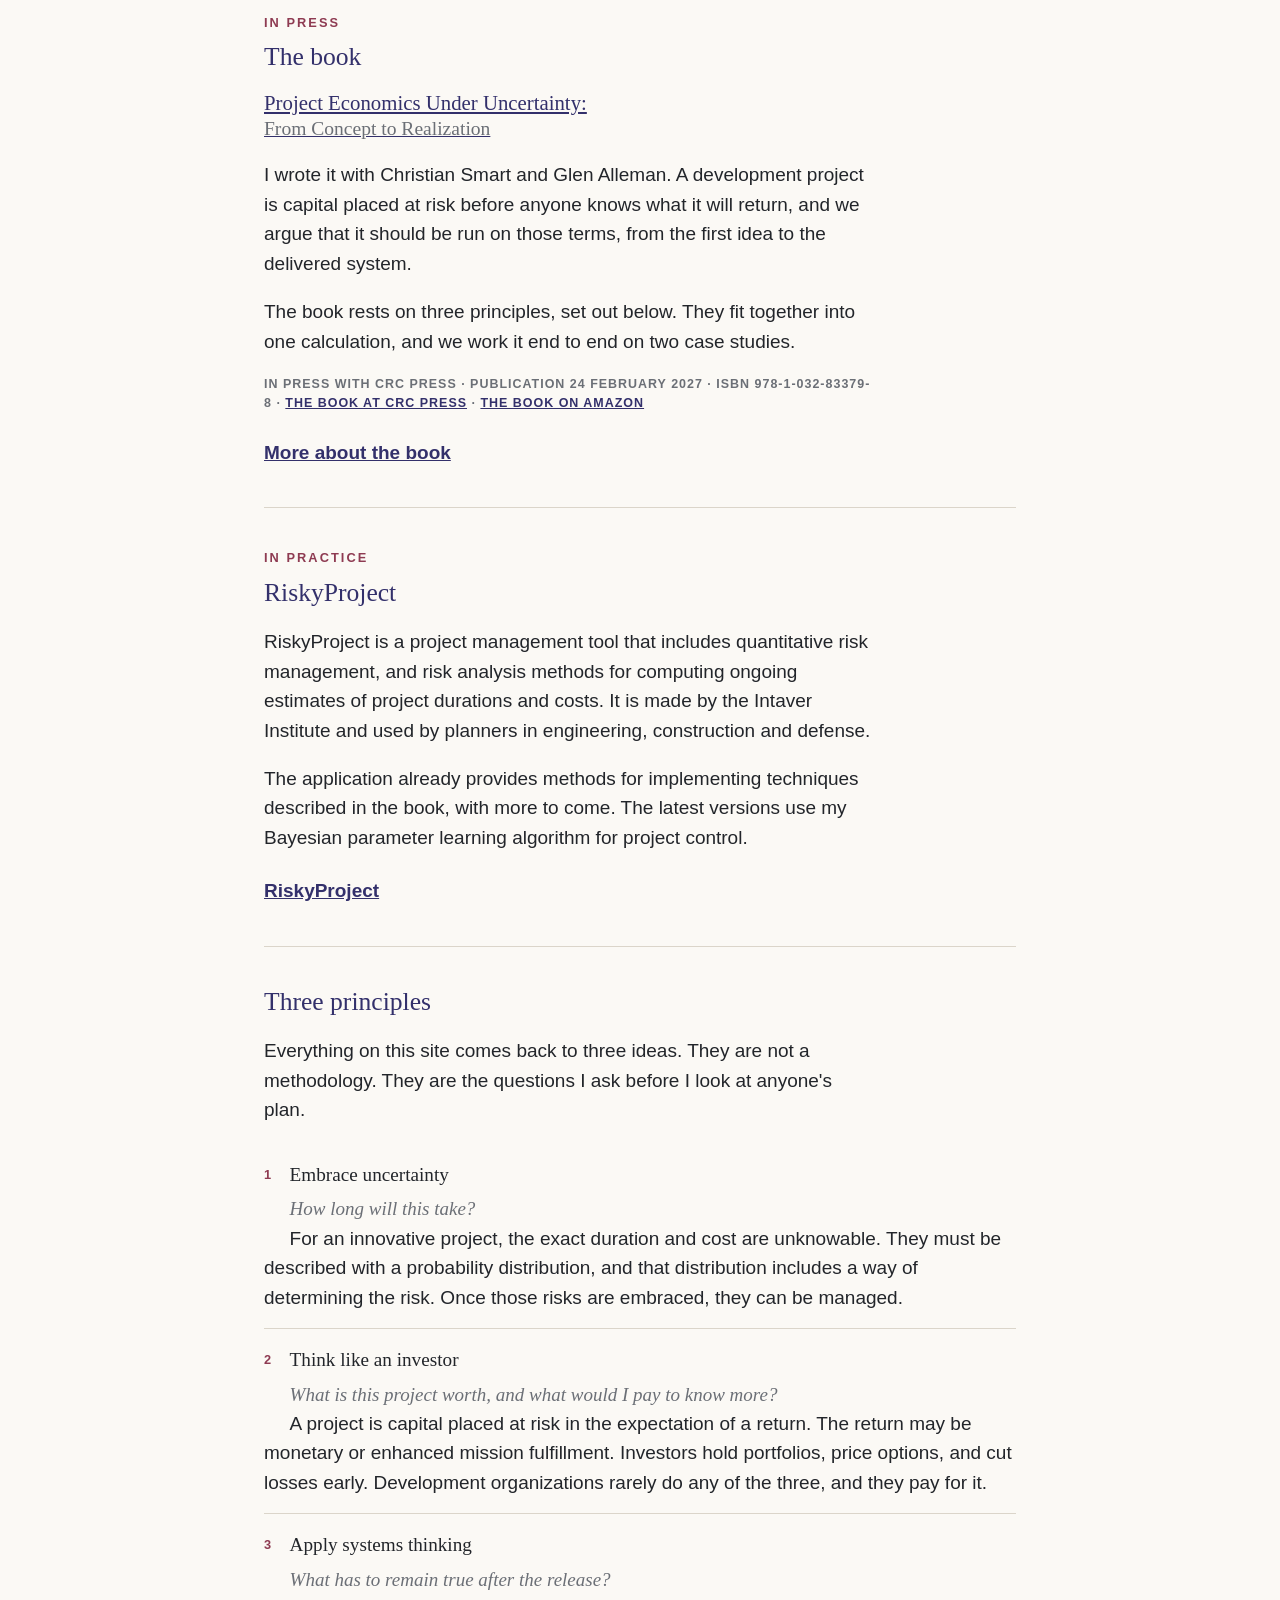
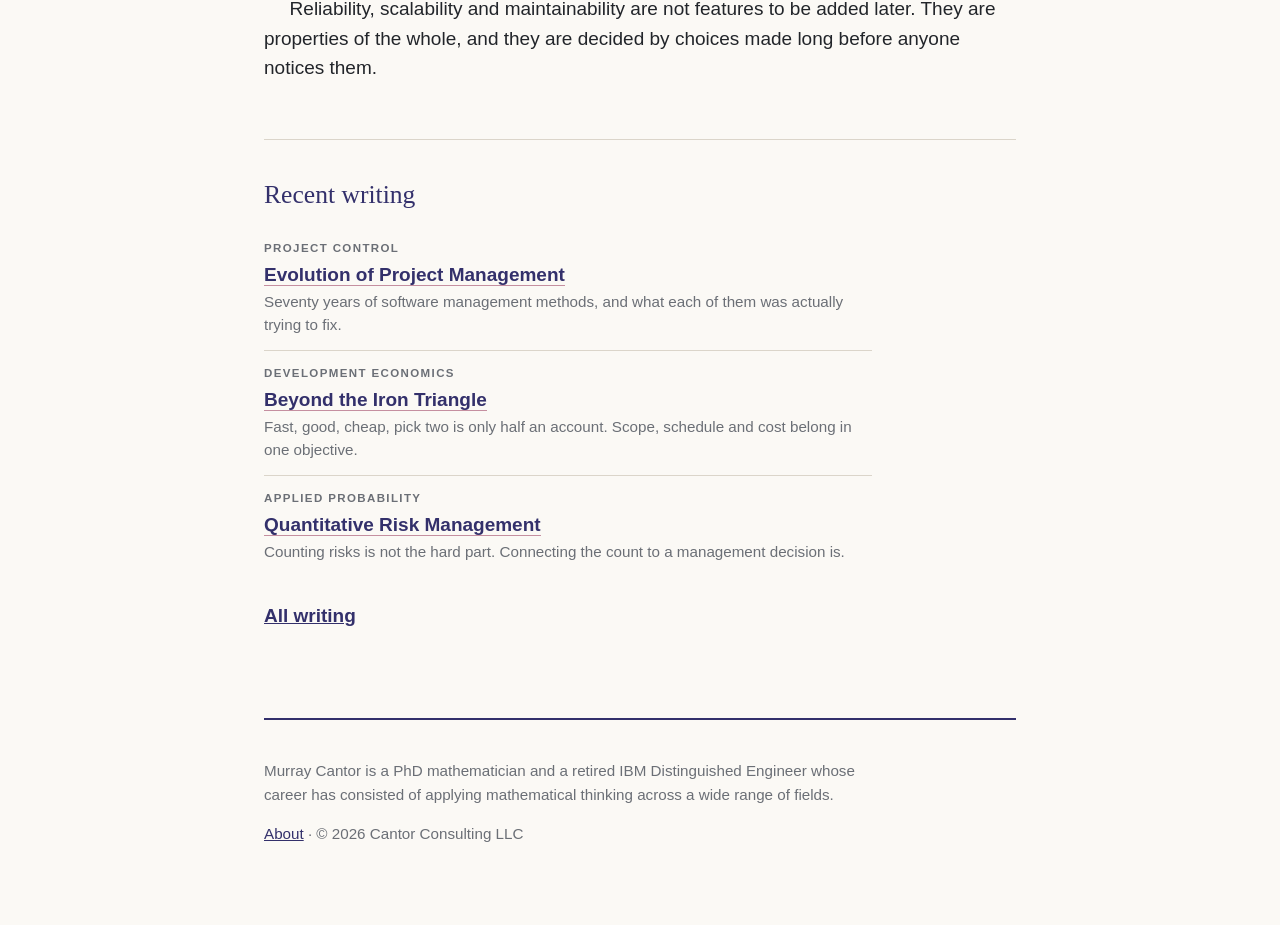
==== commit b72ec51b: "Add files via upload" ====
--- a/index.html
+++ b/index.html
@@ -82,7 +82,7 @@
 
   <p>The book rests on three principles, set out below. They fit together into one calculation, and we work it end to end on two case studies.</p>
 
-  <p class="meta">In press with CRC Press &middot; Publication 3 March 2027 &middot; ISBN 978-1-032-83379-8 &middot; <a href="https://www.routledge.com/Project-Economics-Under-Uncertainty-From-Concept-to-Realization/Cantor-Smart-Alleman/p/book/9781032833798">The book at CRC Press</a></p>
+  <p class="meta">In press with CRC Press &middot; Publication 24 February 2027 &middot; ISBN 978-1-032-83379-8 &middot; <a href="https://www.routledge.com/Project-Economics-Under-Uncertainty-From-Concept-to-Realization/Cantor-Smart-Alleman/p/book/9781032833798">The book at CRC Press</a> &middot; <a href="https://a.co/d/0cHW51K1">The book on Amazon</a></p>
 
   <p class="more"><a href="book.html">More about the book</a></p>
 </section>
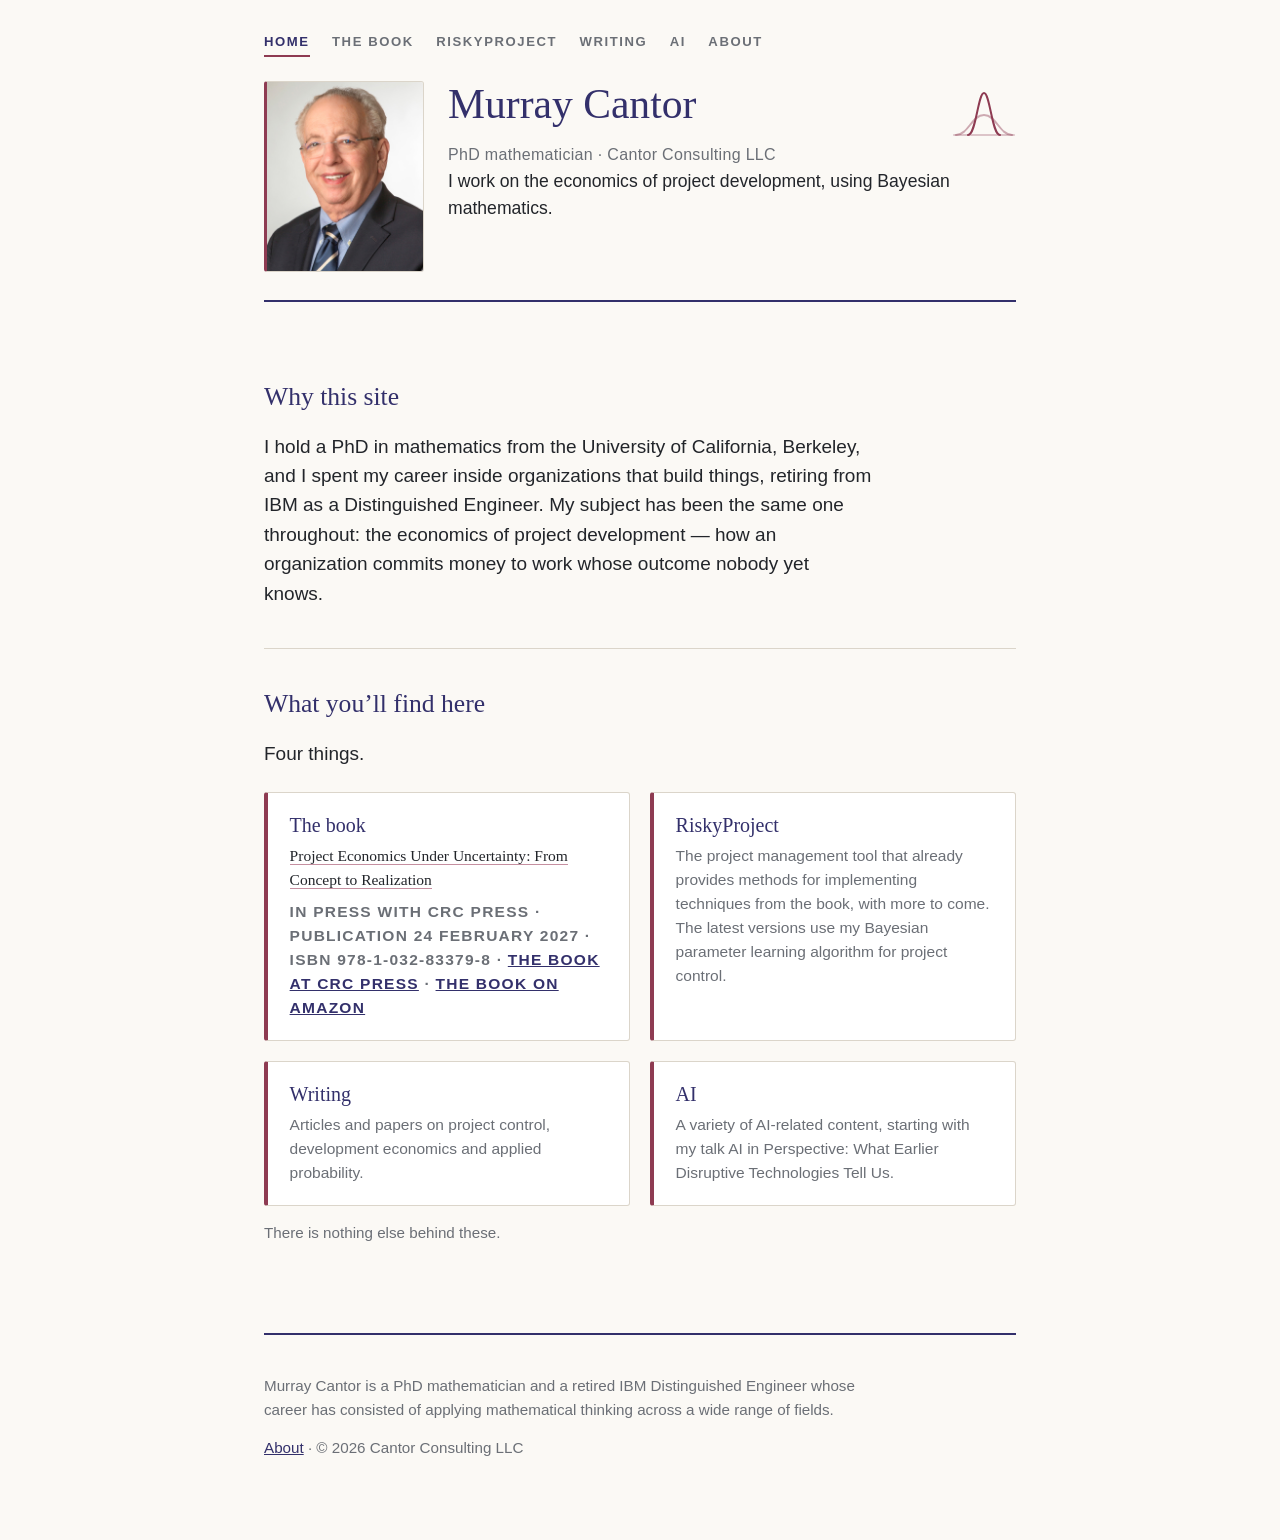
==== commit b5a0bf4f: "Add files via upload" ====
--- a/index.html
+++ b/index.html
@@ -25,6 +25,7 @@
   <a href="book.html">The book</a>
   <a href="riskyproject.html">RiskyProject</a>
   <a href="writing.html">Writing</a>
+  <a href="ai.html">AI</a>
   <a href="about.html">About</a>
 </nav>
 
@@ -52,98 +53,21 @@
   <h2 id="intro-h">Why this site</h2>
 
   <p>I hold a PhD in mathematics from the University of California, Berkeley, and I spent my career inside organizations that build things, retiring from IBM as a Distinguished Engineer. My subject has been the same one throughout: the economics of project development &mdash; how an organization commits money to work whose outcome nobody yet knows.</p>
-
-  <p>That describes most development projects. A plan is written, a date is given, a budget is approved, and everyone in the room privately understands that the numbers are softer than they look. The usual answer is to demand firmer numbers. Mine is to measure how soft they are, to manage the work on those terms, and to build the instrumentation that improves the economics rather than the reporting.</p>
-
-  <p>This site collects that work: the book I wrote with two colleagues, the project tool that already provides methods for implementing its techniques, with more to come, and the articles behind both. None of it makes a project more certain than it is. It makes the uncertainty something a manager can measure and act on, rather than something to be talked around.</p>
 </section>
 
 <section id="overview" aria-labelledby="ov-h">
   <h2 id="ov-h">What you&rsquo;ll find here</h2>
 
-  <p>Three things.</p>
+  <p>Four things.</p>
 
   <div class="cards">
-    <a class="card" href="book.html"><h3>The book</h3><p>What it argues, who it is for, and where it stands. In press with CRC Press.</p></a>
-    <a class="card" href="riskyproject.html"><h3>RiskyProject</h3><p>The project management tool that already provides methods for implementing techniques from the book, with more to come.</p></a>
+    <div class="card card-book"><h3><a href="book.html">The book</a></h3><p><a class="cardtitle" href="book.html">Project Economics Under Uncertainty: From Concept to Realization</a></p><p class="meta">In press with CRC Press &middot; Publication 24 February 2027 &middot; ISBN 978-1-032-83379-8 &middot; <a href="https://www.routledge.com/Project-Economics-Under-Uncertainty-From-Concept-to-Realization/Cantor-Smart-Alleman/p/book/9781032833798">The book at CRC Press</a> &middot; <a href="https://a.co/d/0cHW51K1">The book on Amazon</a></p></div>
+    <a class="card" href="riskyproject.html"><h3>RiskyProject</h3><p>The project management tool that already provides methods for implementing techniques from the book, with more to come. The latest versions use my Bayesian parameter learning algorithm for project control.</p></a>
     <a class="card" href="writing.html"><h3>Writing</h3><p>Articles and papers on project control, development economics and applied probability.</p></a>
+    <a class="card" href="ai.html"><h3>AI</h3><p>A variety of AI-related content, starting with my talk AI in Perspective: What Earlier Disruptive Technologies Tell Us.</p></a>
   </div>
 
   <p class="note">There is nothing else behind these.</p>
-</section>
-
-<section id="book" aria-labelledby="book-h">
-  <p class="eyebrow">In press</p>
-  <h2 id="book-h">The book</h2>
-
-  <p class="worktitle"><a href="https://www.routledge.com/Project-Economics-Under-Uncertainty-From-Concept-to-Realization/Cantor-Smart-Alleman/p/book/9781032833798">Project Economics Under Uncertainty: <span class="subtitle">From Concept to Realization</span></a></p>
-
-  <p>I wrote it with Christian Smart and Glen Alleman. A development project is capital placed at risk before anyone knows what it will return, and we argue that it should be run on those terms, from the first idea to the delivered system.</p>
-
-  <p>The book rests on three principles, set out below. They fit together into one calculation, and we work it end to end on two case studies.</p>
-
-  <p class="meta">In press with CRC Press &middot; Publication 24 February 2027 &middot; ISBN 978-1-032-83379-8 &middot; <a href="https://www.routledge.com/Project-Economics-Under-Uncertainty-From-Concept-to-Realization/Cantor-Smart-Alleman/p/book/9781032833798">The book at CRC Press</a> &middot; <a href="https://a.co/d/0cHW51K1">The book on Amazon</a></p>
-
-  <p class="more"><a href="book.html">More about the book</a></p>
-</section>
-
-<section id="riskyproject" aria-labelledby="rp-h">
-  <p class="eyebrow">In practice</p>
-  <h2 id="rp-h">RiskyProject</h2>
-
-  <p>RiskyProject is a project management tool that includes quantitative risk management, and risk analysis methods for computing ongoing estimates of project durations and costs. It is made by the Intaver Institute and used by planners in engineering, construction and defense.</p>
-
-  <p>The application already provides methods for implementing techniques described in the book, with more to come. The latest versions use my Bayesian parameter learning algorithm for project control.</p>
-
-  <p class="more"><a href="riskyproject.html">RiskyProject</a></p>
-</section>
-
-<section id="principles" aria-labelledby="pr-h">
-  <h2 id="pr-h">Three principles</h2>
-
-  <p>Everything on this site comes back to three ideas. They are not a methodology. They are the questions I ask before I look at anyone's plan.</p>
-
-  <ol class="principles">
-    <li>
-      <span class="name">Embrace uncertainty</span>
-      <span class="q">How long will this take?</span>
-      <span class="expl">For an innovative project, the exact duration and cost are unknowable. They must be described with a probability distribution, and that distribution includes a way of determining the risk. Once those risks are embraced, they can be managed.</span>
-    </li>
-    <li>
-      <span class="name">Think like an investor</span>
-      <span class="q">What is this project worth, and what would I pay to know more?</span>
-      <span class="expl">A project is capital placed at risk in the expectation of a return. The return may be monetary or enhanced mission fulfillment. Investors hold portfolios, price options, and cut losses early. Development organizations rarely do any of the three, and they pay for it.</span>
-    </li>
-    <li>
-      <span class="name">Apply systems thinking</span>
-      <span class="q">What has to remain true after the release?</span>
-      <span class="expl">Reliability, scalability and maintainability are not features to be added later. They are properties of the whole, and they are decided by choices made long before anyone notices them.</span>
-    </li>
-  </ol>
-</section>
-
-<section id="writing" aria-labelledby="wr-h">
-  <h2 id="wr-h">Recent writing</h2>
-
-  <ul class="notices">
-    <li>
-      <span class="when">Project control</span>
-      <a href="writing.html#evolution-of-project-management">Evolution of Project Management</a>
-      <span class="gloss">Seventy years of software management methods, and what each of them was actually trying to fix.</span>
-    </li>
-    <li>
-      <span class="when">Development economics</span>
-      <a href="writing.html#beyond-the-iron-triangle">Beyond the Iron Triangle</a>
-      <span class="gloss">Fast, good, cheap, pick two is only half an account. Scope, schedule and cost belong in one objective.</span>
-    </li>
-    <li>
-      <span class="when">Applied probability</span>
-      <a href="writing.html#quantitative-risk-management">Quantitative Risk Management</a>
-      <span class="gloss">Counting risks is not the hard part. Connecting the count to a management decision is.</span>
-    </li>
-  </ul>
-
-  <p class="more"><a href="writing.html">All writing</a></p>
 </section>
 
 </main>
--- a/site.css
+++ b/site.css
@@ -284,3 +284,34 @@
   .masthead-body{flex-direction:column;gap:1.1rem}
   .masthead .portrait{width:120px}
 }
+
+/* ---------- recorded talk (ai.html) ---------- */
+video.talk{display:block;width:100%;height:auto;margin:1.25rem 0 1.5rem;background:var(--ink);border:1px solid var(--rule);border-radius:3px}
+ol.parts{max-width:38rem;padding-left:1.4rem}
+ol.parts li{margin:.4rem 0}
+p.download{margin:0 0 .4rem}
+p.download + .note{margin-top:0}
+
+/* ---------- paper on ai-supervised-drafting.html ---------- */
+ul.cases{max-width:38rem;padding-left:1.2rem}
+ul.cases li{margin:.6rem 0}
+p.eq{font-family:Georgia,serif;font-size:1rem;background:#fff;border-left:3px solid var(--garnet);padding:.7rem 1rem;overflow-x:auto}
+table.matrix{border-collapse:collapse;margin:1.5rem 0;font-size:1rem;max-width:100%}
+table.matrix caption{caption-side:top;text-align:left;color:var(--muted);font-size:.95rem;padding-bottom:.5rem}
+table.matrix th,table.matrix td{border:1px solid var(--rule);padding:.5rem .9rem;text-align:left;vertical-align:top}
+table.matrix thead th{color:var(--indigo)}
+table.matrix tbody th{font-weight:600}
+ol.refs{max-width:38rem;font-size:.95rem;padding-left:1.6rem}
+ol.refs li{margin:.45rem 0;overflow-wrap:anywhere}
+figure.pair{margin:1.5rem 0}
+figure.pair .imgs{display:flex;flex-wrap:wrap;gap:1rem;align-items:flex-start}
+figure.pair img{width:calc(50% - .5rem);min-width:14rem;height:auto;border:1px solid var(--rule)}
+figure.pair figcaption{color:var(--muted);font-size:.95rem;margin-top:.5rem;max-width:38rem}
+
+/* ---------- home: book card with its own links (v46) ---------- */
+div.card h3 a{color:inherit;text-decoration:none}
+div.card h3 a:hover{text-decoration:underline}
+div.card .cardtitle{font-family:var(--serif);color:var(--ink);text-decoration:none;border-bottom:1.5px solid var(--garnet-pale)}
+div.card .cardtitle:hover{border-bottom-color:var(--indigo)}
+div.card p + p.meta{margin-top:.5rem}
+div.card p.meta a{color:var(--indigo)}
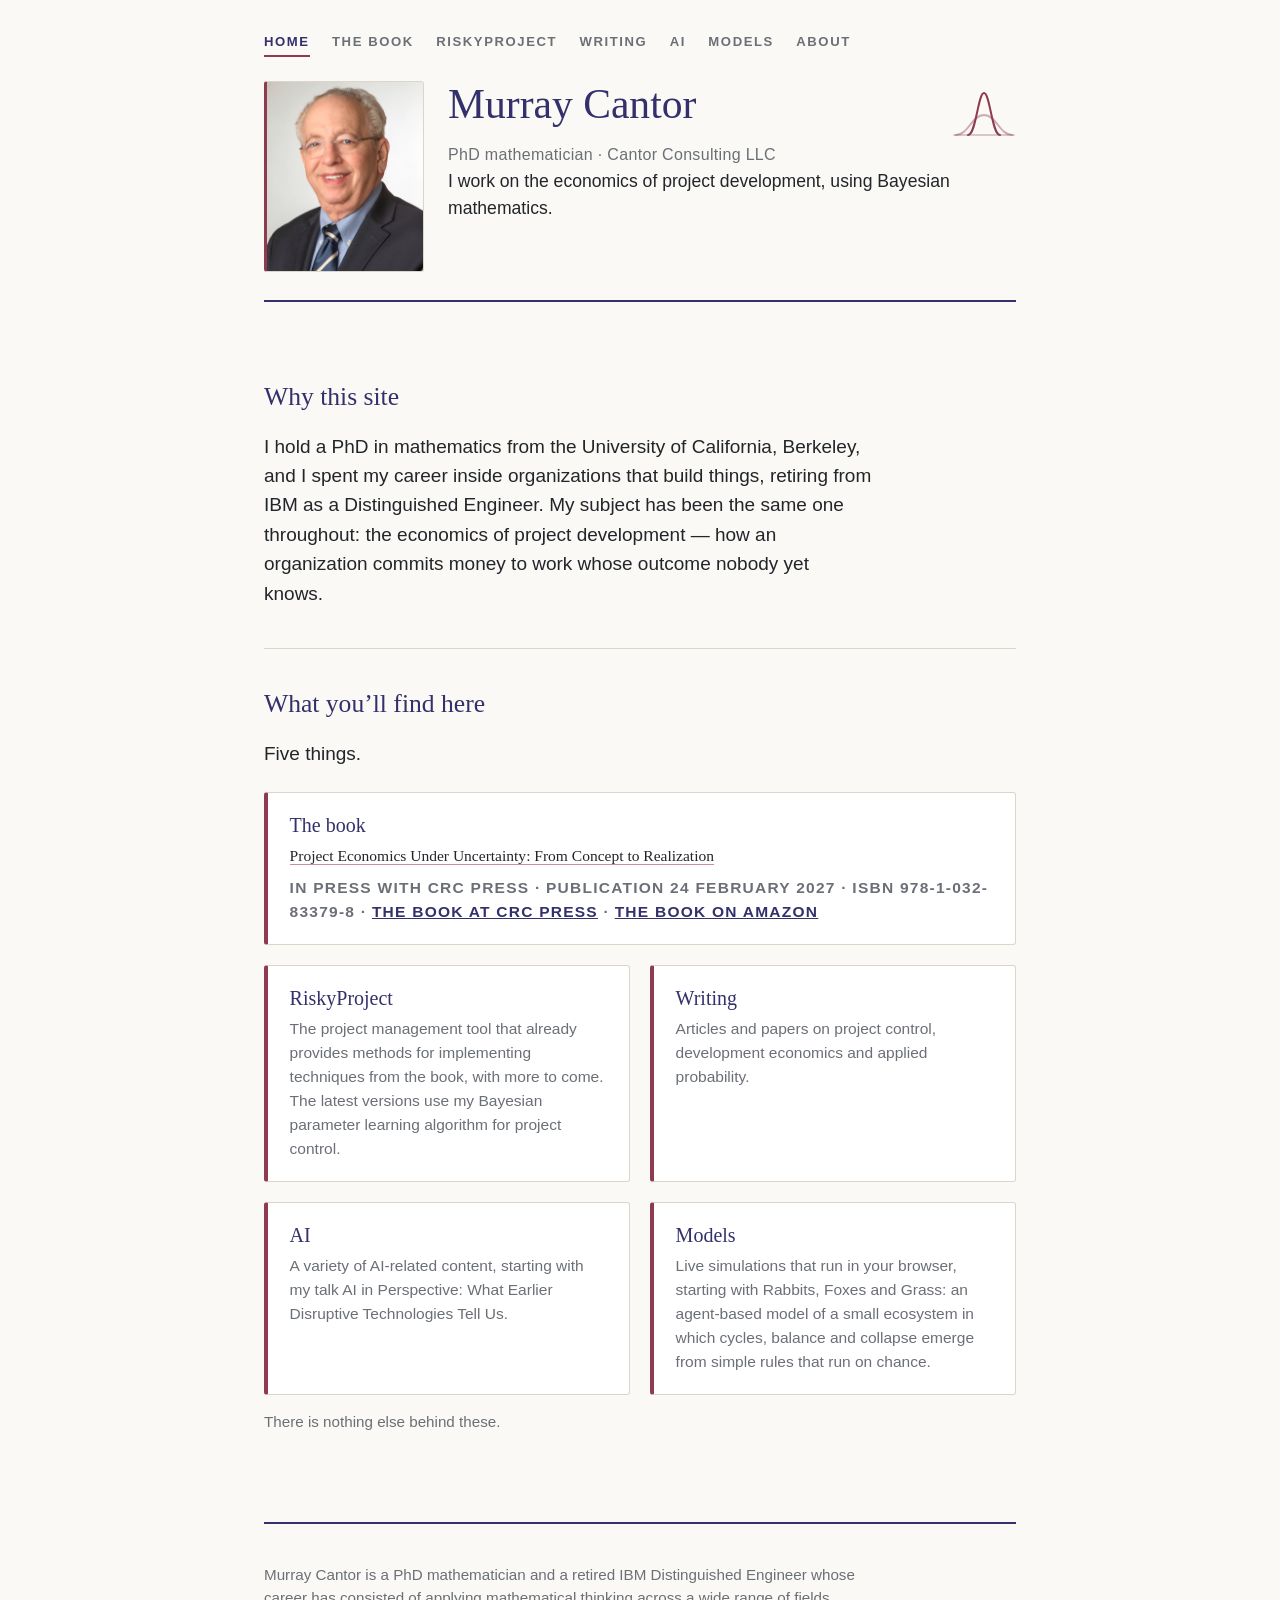
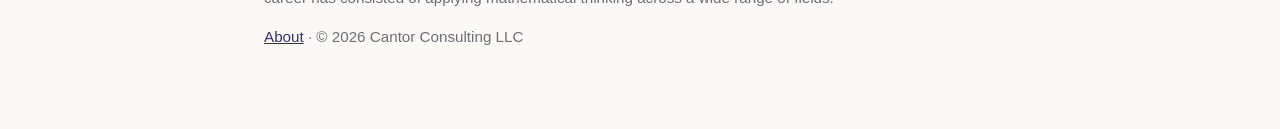
==== commit 5879cb17: "Add files via upload" ====
--- a/index.html
+++ b/index.html
@@ -26,6 +26,7 @@
   <a href="riskyproject.html">RiskyProject</a>
   <a href="writing.html">Writing</a>
   <a href="ai.html">AI</a>
+  <a href="ecosystem/index.html">Models</a>
   <a href="about.html">About</a>
 </nav>
 
@@ -58,13 +59,14 @@
 <section id="overview" aria-labelledby="ov-h">
   <h2 id="ov-h">What you&rsquo;ll find here</h2>
 
-  <p>Four things.</p>
+  <p>Five things.</p>
 
   <div class="cards">
     <div class="card card-book"><h3><a href="book.html">The book</a></h3><p><a class="cardtitle" href="book.html">Project Economics Under Uncertainty: From Concept to Realization</a></p><p class="meta">In press with CRC Press &middot; Publication 24 February 2027 &middot; ISBN 978-1-032-83379-8 &middot; <a href="https://www.routledge.com/Project-Economics-Under-Uncertainty-From-Concept-to-Realization/Cantor-Smart-Alleman/p/book/9781032833798">The book at CRC Press</a> &middot; <a href="https://a.co/d/0cHW51K1">The book on Amazon</a></p></div>
     <a class="card" href="riskyproject.html"><h3>RiskyProject</h3><p>The project management tool that already provides methods for implementing techniques from the book, with more to come. The latest versions use my Bayesian parameter learning algorithm for project control.</p></a>
     <a class="card" href="writing.html"><h3>Writing</h3><p>Articles and papers on project control, development economics and applied probability.</p></a>
     <a class="card" href="ai.html"><h3>AI</h3><p>A variety of AI-related content, starting with my talk AI in Perspective: What Earlier Disruptive Technologies Tell Us.</p></a>
+    <a class="card" href="ecosystem/index.html"><h3>Models</h3><p>Live simulations that run in your browser, starting with Rabbits, Foxes and Grass: an agent-based model of a small ecosystem in which cycles, balance and collapse emerge from simple rules that run on chance.</p></a>
   </div>
 
   <p class="note">There is nothing else behind these.</p>
--- a/site.css
+++ b/site.css
@@ -315,3 +315,8 @@
 div.card .cardtitle:hover{border-bottom-color:var(--indigo)}
 div.card p + p.meta{margin-top:.5rem}
 div.card p.meta a{color:var(--indigo)}
+
+/* ---------- home: five cards (v48) ----------
+   With the Models card the overview holds five. The book card spans the full
+   row, so the other four sit in two even pairs and none is left alone. */
+.cards .card-book{grid-column:1/-1}
